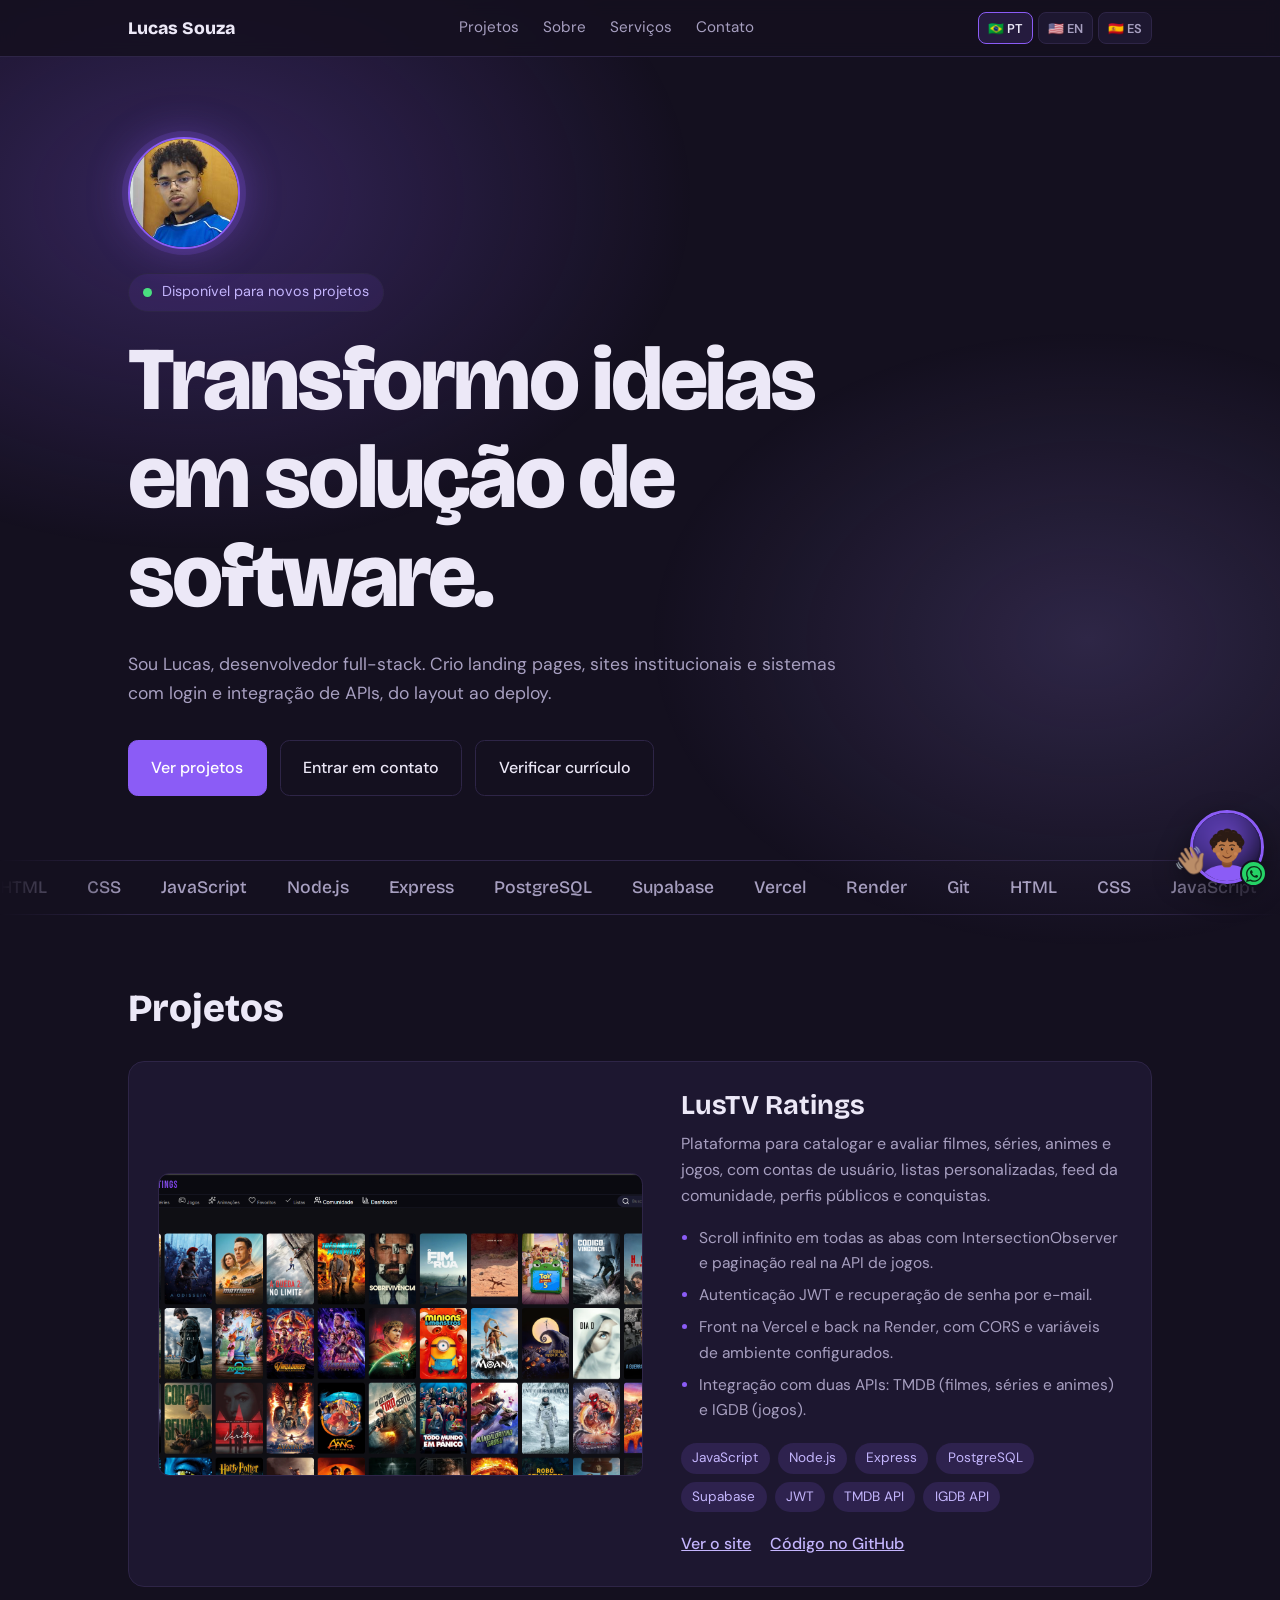
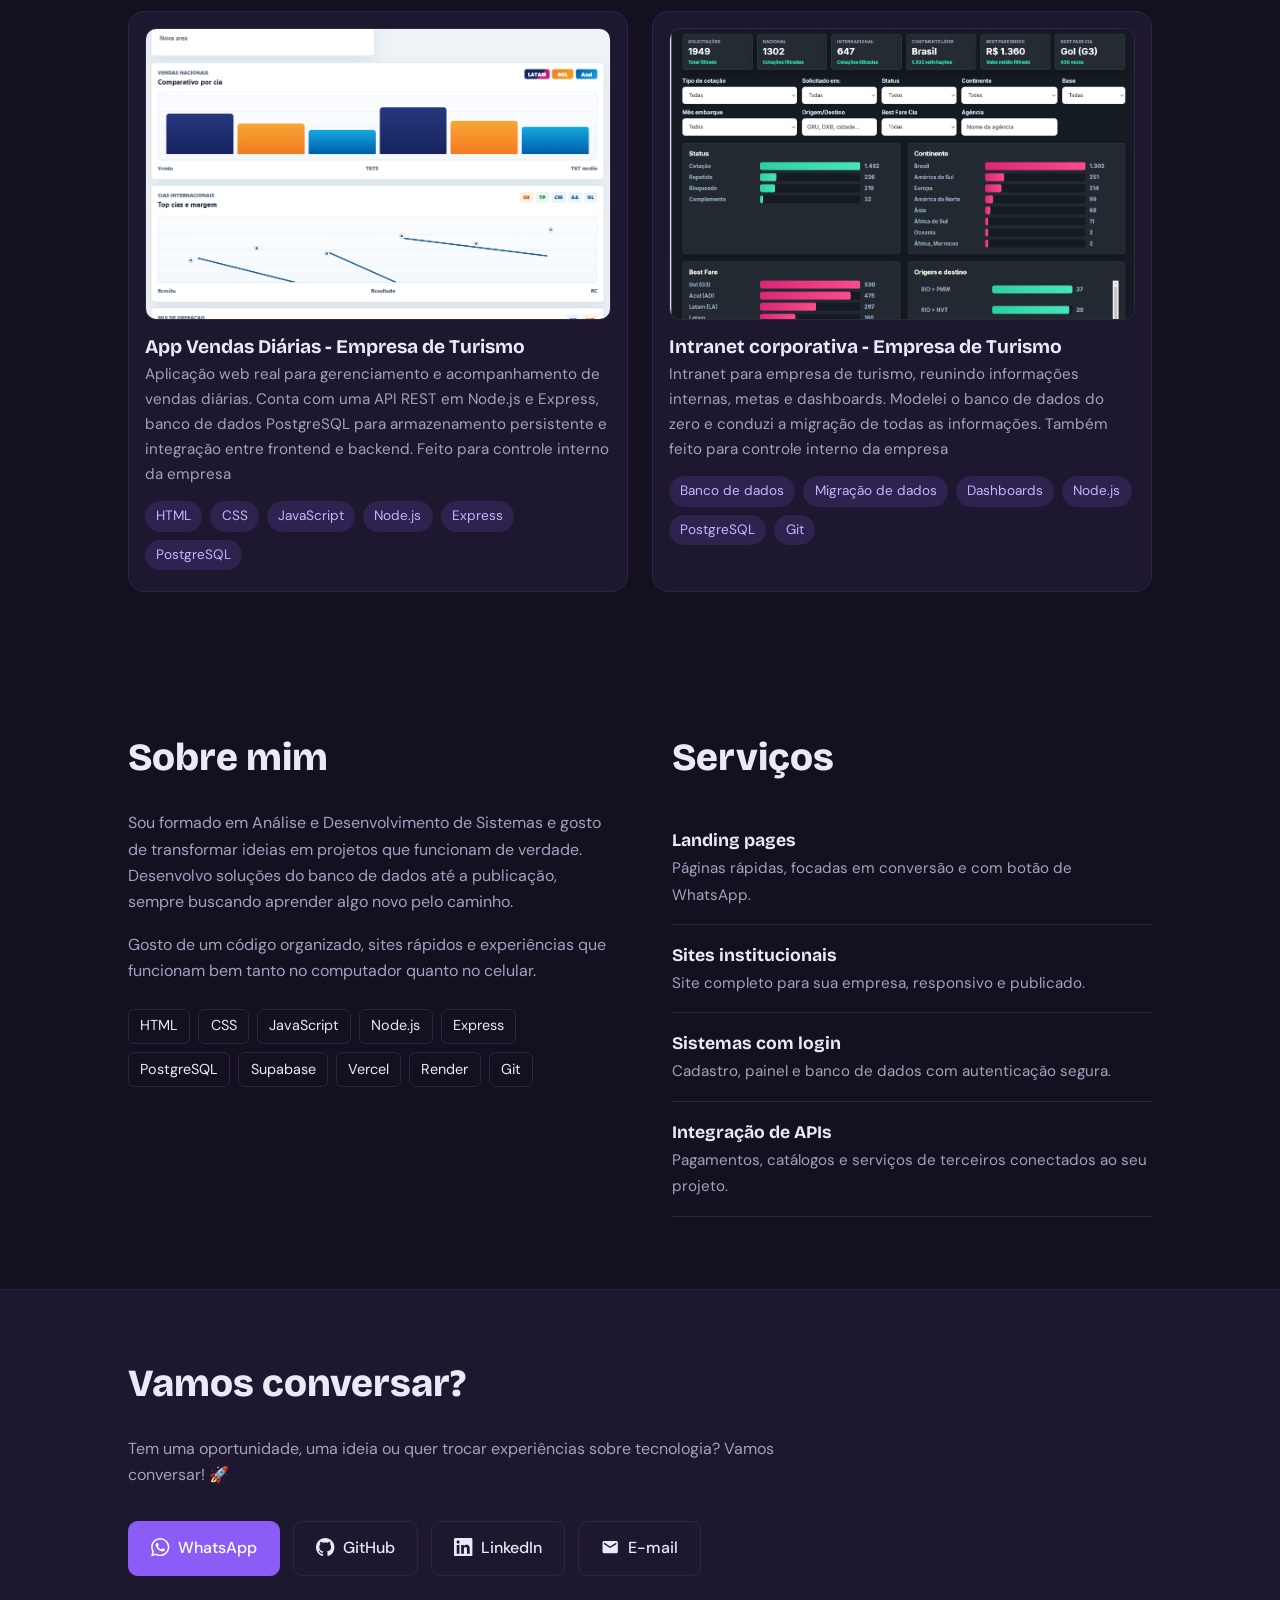
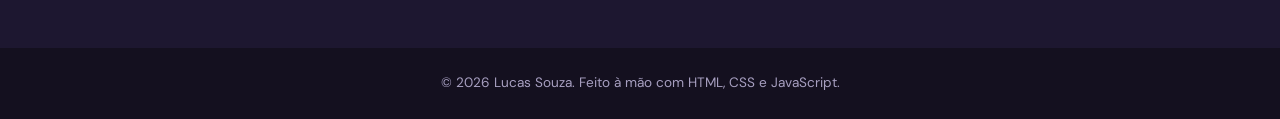
==== index.html @ 166dc2c0 "traduz textos" ====
<!DOCTYPE html>
<html lang="pt-BR" class="no-js">
<head>
<meta charset="UTF-8">
<meta name="viewport" content="width=device-width, initial-scale=1">
<title>Lucas Souza | Desenvolvedor full-stack</title>
<link rel="icon" type="image/svg+xml" href="favicon.svg">
<meta name="description" content="Desenvolvedor full-stack que cria sites, landing pages e sistemas web com login e integração de APIs.">
<link rel="preconnect" href="https://fonts.googleapis.com">
<link rel="preconnect" href="https://fonts.gstatic.com" crossorigin>
<link href="https://fonts.googleapis.com/css2?family=Bricolage+Grotesque:opsz,wght@12..96,500;12..96,800&family=DM+Sans:wght@400;500&display=swap" rel="stylesheet">
<link rel="stylesheet" href="style.css">
<script>
window.va = window.va || function () { (window.vaq = window.vaq || []).push(arguments); };
</script>
<script defer src="/_vercel/insights/script.js"></script>
</head>

<body>
  <div class="progresso" id="progresso"></div>
  <div class="luz-mouse" id="luz-mouse"></div>

  <header>
    <div class="wrap">
      <a class="logo" href="#topo">Lucas Souza</a>

      <nav aria-label="Principal">
        <a href="#projetos" data-i18n="nav_projects">Projetos</a>
        <a href="#sobre" data-i18n="nav_about">Sobre</a>
        <a href="#servicos" data-i18n="nav_services">Serviços</a>
        <a href="#contato" data-i18n="nav_contact">Contato</a>
      </nav>

      <div class="seletor-idioma" aria-label="Selecionar idioma">
        <button
        type="button"
        class="idioma-btn ativo"
        data-lang="pt"
        aria-label="Português"
        aria-pressed="true"
        >
         🇧🇷 PT
      </button>

    <button
    type="button"
    class="idioma-btn"
    data-lang="en"
    aria-label="English"
    aria-pressed="false"
    >
    🇺🇸 EN
       </button>

    <button
    type="button"
    class="idioma-btn"
    data-lang="es"
    aria-label="Español"
    aria-pressed="false"   
    >
    🇪🇸 ES
  </button>
      </div>
    </div>
  </header>
</body>

<main id="topo">
 
<section class="hero">
  <div class="wrap">
    <div class="avatar">
      <img src="img/foto.png" alt="Avatar de Lucas Souza" onerror="this.remove()">
      <span>LS</span>
    </div>

    <div class="disponivel">
      <span class="ponto"></span>
      <span data-i18n="hero_available">Disponível para novos projetos</span>
    </div>

    <h1 data-i18n="hero_title">
      Transformo <span class="grad">ideias</span> em
      <span class="grad">solução de software</span>.
    </h1>

    <p data-i18n="hero_description">
      Sou Lucas, desenvolvedor full-stack. Crio landing pages, sites institucionais e sistemas com login e integração de APIs, do layout ao deploy.
    </p>

    <div class="actions">
      <a class="btn primary" href="#projetos" data-i18n="hero_projects">
        Ver projetos
      </a>

      <a
        class="btn"
        target="_blank"
        rel="noopener"
        href="https://wa.me/5511954488014?text=Ol%C3%A1%20Lucas%2C%20vi%20seu%20portf%C3%B3lio%20e%20quero%20conversar%20sobre%20um%20projeto."
        data-i18n="hero_contact"
      >
        Entrar em contato
      </a>

      <a
        class="btn"
        href="curriculo-lucas-souza.pdf"
        target="_blank"
        rel="noopener"
        data-i18n="hero_resume"
      >
        <svg viewBox="0 0 24 24" aria-hidden="true">
          <path d="M19 9h-4V3H9v6H5l7 7 7-7zM5 18v2h14v-2H5z"/>
        </svg>
        Verificar currículo
      </a>
    </div>
  </div>
</section>


  <div class="faixa" aria-label="Tecnologias que utilizo">
    <div class="faixa-trilho">
       <span>HTML</span><span>CSS</span><span>JavaScript</span><span>Node.js</span><span>Express</span><span>PostgreSQL</span><span>Supabase</span><span>Vercel</span><span>Render</span><span>Git</span>
    </div>
  </div>

  <section id="projetos">
    <div class="wrap">
      <h2 class="reveal">Projetos</h2>

      <article class="destaque reveal">
        <figure class="print">
          <img src="img/lustv.png" alt="Tela inicial do LusTV Ratings" loading="lazy" onerror="this.remove()">
        </figure>
        <div class="corpo">
          <h3>LusTV Ratings</h3>
          <p>Plataforma para catalogar e avaliar filmes, séries, animes e jogos, com contas de usuário, listas personalizadas, feed da comunidade, perfis públicos e conquistas.</p>
          <ul class="feitos">
            <li>Scroll infinito em todas as abas com IntersectionObserver e paginação real na API de jogos.</li>
            <li>Autenticação JWT e recuperação de senha por e-mail.</li>
            <li>Front na Vercel e back na Render, com CORS e variáveis de ambiente configurados.</li>
            <li>Integração com duas APIs: TMDB (filmes, séries e animes) e IGDB (jogos).</li>
          </ul>
          <div class="tags">
            <span>JavaScript</span><span>Node.js</span><span>Express</span><span>PostgreSQL</span><span>Supabase</span><span>JWT</span><span>TMDB API</span><span>IGDB API</span>
          </div>
          <div class="links">
            <a href="https://catalogo-filmes-sand.vercel.app/" target="_blank" rel="noopener">Ver o site</a>
            <a href="https://github.com/lucassouza-dev13/catalogo-filmes" target="_blank" rel="noopener">Código no GitHub</a>
          </div>
        </div>
      </article>

      <div class="lista">
        <article class="card reveal">
          <figure class="print"><img src="img/appvendas.png" alt="App Vendas Diárias" loading="lazy" onerror="this.remove()"></figure>
          <h3>App Vendas Diárias - Empresa de Turismo</h3>
          <p>Aplicação web real para gerenciamento e acompanhamento de vendas diárias. Conta com uma API REST em Node.js e Express, banco de dados PostgreSQL para armazenamento persistente e integração entre frontend e backend. Feito para controle interno da empresa</p>
          <div class="tags"><span>HTML</span><span>CSS</span><span>JavaScript</span><span>Node.js</span><span>Express</span><span>PostgreSQL</span></div>
        </article>
        <article class="card reveal">
          <figure class="print"><img src="img/intranet.png" alt="Intranet corporativa" loading="lazy" onerror="this.remove()"></figure>
          <h3>Intranet corporativa - Empresa de Turismo</h3>
          <p>Intranet para empresa de turismo, reunindo informações internas, metas e dashboards. Modelei o banco de dados do zero e conduzi a migração de todas as informações. Também feito para controle interno da empresa</p>
          <div class="tags"><span>Banco de dados</span><span>Migração de dados</span><span>Dashboards</span><span>Node.js</span><span>PostgreSQL</span><span>Git</span></div>
        </article>
      </div>
    </div>
  </section>

  <section id="github" hidden>
    <div class="wrap">
      <h2 class="reveal">Atividade no Github</h2>
      <div class="grafico reveal">
        <img src="https://ghchart.rshah.org/8b5cf6/lucassouza-dev13" alt="Gráfico de contribuições de Lucas no Github" loading="lazy" onerror="this.closest('.grafico').remove()">
      </div>
      <div class="repos" id="gh-repos"></div>
      <a class="gh-link" href="https://github.com/lucassouza-dev13" target="_blank" rel="noopener">Ver perfil completo no Github</a>    
    </div>
  </section>

  <section id="sobre">
    <div class="wrap duas reveal">
      <div class="sobre">
        <h2>Sobre mim</h2>
        <p>Sou formado em Análise e Desenvolvimento de Sistemas e gosto de transformar ideias em projetos que funcionam de verdade. Desenvolvo soluções do banco de dados até a publicação, sempre buscando aprender algo novo pelo caminho.</p>

        <p>Gosto de um código organizado, sites rápidos e experiências que funcionam bem tanto no computador quanto no celular.</p>
        <div class="stack">
          <span>HTML</span><span>CSS</span><span>JavaScript</span><span>Node.js</span><span>Express</span><span>PostgreSQL</span><span>Supabase</span><span>Vercel</span><span>Render</span><span>Git</span>
        </div>
      </div>

      <div id="servicos">
        <h2>Serviços</h2>
        <ul class="servicos">
          <li><strong>Landing pages</strong><span>Páginas rápidas, focadas em conversão e com botão de WhatsApp.</span></li>
          <li><strong>Sites institucionais</strong><span>Site completo para sua empresa, responsivo e publicado.</span></li>
          <li><strong>Sistemas com login</strong><span>Cadastro, painel e banco de dados com autenticação segura.</span></li>
          <li><strong>Integração de APIs</strong><span>Pagamentos, catálogos e serviços de terceiros conectados ao seu projeto.</span></li>
        </ul>
      </div>
    </div>
  </section>

  <section id="contato" class="contato">
    <div class="wrap">
      <h2 class="reveal">Vamos conversar?</h2>
      <p>Tem uma oportunidade, uma ideia ou quer trocar experiências sobre tecnologia? Vamos conversar! 🚀</p>
      <div class="actions">
        <a class="btn primary" target="_blank" rel="noopener" href="https://wa.me/5511954488014?text=Ol%C3%A1%20Lucas%2C%20quero%20conversar%20sobre%20um%20projeto."><svg viewBox="0 0 24 24" aria-hidden="true"><path d="M17.472 14.382c-.297-.149-1.758-.867-2.03-.967-.273-.099-.471-.148-.67.15-.197.297-.767.966-.94 1.164-.173.199-.347.223-.644.075-.297-.15-1.255-.463-2.39-1.475-.883-.788-1.48-1.761-1.653-2.059-.173-.297-.018-.458.13-.606.134-.133.298-.347.446-.52.149-.174.198-.298.298-.497.099-.198.05-.371-.025-.52-.075-.149-.669-1.612-.916-2.207-.242-.579-.487-.5-.669-.51-.173-.008-.371-.01-.57-.01-.198 0-.52.074-.792.372-.272.297-1.04 1.016-1.04 2.479 0 1.462 1.065 2.875 1.213 3.074.149.198 2.096 3.2 5.077 4.487.709.306 1.262.489 1.694.625.712.227 1.36.195 1.871.118.571-.085 1.758-.719 2.006-1.413.248-.694.248-1.289.173-1.413-.074-.124-.272-.198-.57-.347m-5.421 7.403h-.004a9.87 9.87 0 01-5.031-1.378l-.361-.214-3.741.982.998-3.648-.235-.374a9.86 9.86 0 01-1.51-5.26c.001-5.45 4.436-9.884 9.888-9.884 2.64 0 5.122 1.03 6.988 2.898a9.825 9.825 0 012.893 6.994c-.003 5.45-4.437 9.884-9.885 9.884m8.413-18.297A11.815 11.815 0 0012.05 0C5.495 0 .16 5.335.157 11.892c0 2.096.547 4.142 1.588 5.945L.057 24l6.305-1.654a11.882 11.882 0 005.683 1.448h.005c6.554 0 11.89-5.335 11.893-11.893a11.821 11.821 0 00-3.48-8.413z"/></svg>WhatsApp</a>
        <a class="btn" href="https://github.com/lucassouza-dev13" target="_blank" rel="noopener"><svg viewBox="0 0 16 16" aria-hidden="true"><path d="M8 0C3.58 0 0 3.58 0 8c0 3.54 2.29 6.53 5.47 7.59.4.07.55-.17.55-.38 0-.19-.01-.82-.01-1.49-2.01.37-2.53-.49-2.69-.94-.09-.23-.48-.94-.82-1.13-.28-.15-.68-.52-.01-.53.63-.01 1.08.58 1.23.82.72 1.21 1.87.87 2.33.66.07-.52.28-.87.51-1.07-1.78-.2-3.64-.89-3.64-3.95 0-.87.31-1.59.82-2.15-.08-.2-.36-1.02.08-2.12 0 0 .67-.21 2.2.82.64-.18 1.32-.27 2-.27.68 0 1.36.09 2 .27 1.53-1.04 2.2-.82 2.2-.82.44 1.1.16 1.92.08 2.12.51.56.82 1.27.82 2.15 0 3.07-1.87 3.75-3.65 3.95.29.25.54.73.54 1.48 0 1.07-.01 1.93-.01 2.2 0 .21.15.46.55.38A8.013 8.013 0 0016 8c0-4.42-3.58-8-8-8z"/></svg>GitHub</a>
        <a class="btn" href="https://www.linkedin.com/in/lucas-alves-6873712a8" target="_blank" rel="noopener"><svg viewBox="0 0 24 24" aria-hidden="true"><path d="M20.447 20.452h-3.554v-5.569c0-1.328-.027-3.037-1.852-3.037-1.853 0-2.136 1.445-2.136 2.939v5.667H9.351V9h3.414v1.561h.046c.477-.9 1.637-1.85 3.37-1.85 3.601 0 4.267 2.37 4.267 5.455v6.286zM5.337 7.433c-1.144 0-2.063-.926-2.063-2.065 0-1.138.92-2.063 2.063-2.063 1.14 0 2.064.925 2.064 2.063 0 1.139-.925 2.065-2.064 2.065zm1.782 13.019H3.555V9h3.564v11.452zM22.225 0H1.771C.792 0 0 .774 0 1.729v20.542C0 23.227.792 24 1.771 24h20.451C23.2 24 24 23.227 24 22.271V1.729C24 .774 23.2 0 22.222 0h.003z"/></svg>LinkedIn</a>
        <a class="btn" href="mailto:la1765035@gmail.com?subject=Or%C3%A7amento%20de%20projeto"><svg viewBox="0 0 24 24" aria-hidden="true"><path d="M20 4H4c-1.1 0-1.99.9-1.99 2L2 18c0 1.1.9 2 2 2h16c1.1 0 2-.9 2-2V6c0-1.1-.9-2-2-2zm0 4l-8 5-8-5V6l8 5 8-5v2z"/></svg>E-mail</a>
      </div>
    </div>
  </section>
</main>

<footer>© 2026 Lucas Souza. Feito à mão com HTML, CSS e JavaScript.</footer>

<div class="mascote" id="mascote">
  <p class="balao" id="balao">Olá! Vamos falar sobre seu interesse? Entre em contato! </p>
  <a class="mascote-link" target="_blank" rel="noopener" href="https://wa.me/5511954488014?text=Ol%C3%A1%20Lucas%2C%20vi%20seu%20portf%C3%B3lio%20e%20quero%20conversar." aria-label="Falar com o Lucas no WhatsApp">
    <span class="boneco">
      <img src="img/avatar.png" alt="">
      <span class="mao" aria-hidden="true">👋🏽</span>
    </span>
    <span class="mascote-zap" aria-hidden="true"><svg viewBox="0 0 24 24" aria-hidden="true"><path d="M17.472 14.382c-.297-.149-1.758-.867-2.03-.967-.273-.099-.471-.148-.67.15-.197.297-.767.966-.94 1.164-.173.199-.347.223-.644.075-.297-.15-1.255-.463-2.39-1.475-.883-.788-1.48-1.761-1.653-2.059-.173-.297-.018-.458.13-.606.134-.133.298-.347.446-.52.149-.174.198-.298.298-.497.099-.198.05-.371-.025-.52-.075-.149-.669-1.612-.916-2.207-.242-.579-.487-.5-.669-.51-.173-.008-.371-.01-.57-.01-.198 0-.52.074-.792.372-.272.297-1.04 1.016-1.04 2.479 0 1.462 1.065 2.875 1.213 3.074.149.198 2.096 3.2 5.077 4.487.709.306 1.262.489 1.694.625.712.227 1.36.195 1.871.118.571-.085 1.758-.719 2.006-1.413.248-.694.248-1.289.173-1.413-.074-.124-.272-.198-.57-.347m-5.421 7.403h-.004a9.87 9.87 0 01-5.031-1.378l-.361-.214-3.741.982.998-3.648-.235-.374a9.86 9.86 0 01-1.51-5.26c.001-5.45 4.436-9.884 9.888-9.884 2.64 0 5.122 1.03 6.988 2.898a9.825 9.825 0 012.893 6.994c-.003 5.45-4.437 9.884-9.885 9.884m8.413-18.297A11.815 11.815 0 0012.05 0C5.495 0 .16 5.335.157 11.892c0 2.096.547 4.142 1.588 5.945L.057 24l6.305-1.654a11.882 11.882 0 005.683 1.448h.005c6.554 0 11.89-5.335 11.893-11.893a11.821 11.821 0 00-3.48-8.413z"/></svg></span>
  </a>
</div>

<script src="script.js"></script>
</body>
</html>
---- style.css ----
:root{
  --bg:#14101f; --surface:#1d1730; --line:#2e2547;
  --text:#ece8f7; --muted:#a79fc0;
  --accent:#8b5cf6; --accent-soft:#c4b5fd;
  --display:"Bricolage Grotesque",system-ui,sans-serif;
  --body:"DM Sans",system-ui,sans-serif;
}
*{box-sizing:border-box;margin:0;padding:0}
html{scroll-behavior:smooth}
body{background:var(--bg);color:var(--text);font:400 1rem/1.65 var(--body);-webkit-font-smoothing:antialiased}
a{color:inherit}
:focus-visible{outline:2px solid var(--accent-soft);outline-offset:3px}
.wrap{width:min(100% - 2.5rem,64rem);margin-inline:auto}
section{padding:4.5rem 0}
h1,h2,h3{font-family:var(--display);line-height:1.1}
h2{font-size:clamp(1.7rem,5vw,2.4rem);font-weight:800;margin-bottom:2rem}
p{max-width:62ch}

/* topo */
header{position:sticky;top:0;z-index:10;background:rgba(20,16,31,.85);backdrop-filter:blur(8px);border-bottom:1px solid var(--line)}
header .wrap{display:flex;justify-content:space-between;align-items:center;height:3.5rem}
.logo{font:800 1.1rem var(--display);text-decoration:none}
nav{display:none;gap:1.5rem}
nav a{color:var(--muted);text-decoration:none;font-size:.95rem}
nav a:hover{color:var(--text)}

/* hero: o momento memorável da página */
.hero{padding:5rem 0 4rem;position:relative;overflow:hidden}
.hero h1{font-size:clamp(2.6rem,11vw,5.6rem);font-weight:800;letter-spacing:-.03em;max-width:14ch;position:relative}
.hero p{margin-top:1.5rem;color:var(--muted);font-size:1.1rem;position:relative}
.actions{display:flex;flex-wrap:wrap;gap:.8rem;margin-top:2rem;position:relative}
.btn{display:inline-block;padding:.85rem 1.4rem;border-radius:.6rem;font-weight:500;text-decoration:none;border:1px solid var(--line);transition:background .2s,border-color .2s}
.btn.primary{background:var(--accent);border-color:var(--accent);color:#fff}
.btn.primary:hover{background:#7c4ae8}
.btn:not(.primary):hover{border-color:var(--accent-soft)}

/* projetos */
.tags{display:flex;flex-wrap:wrap;gap:.5rem;margin:1.2rem 0}
.tags span{font-size:.85rem;padding:.25rem .7rem;border-radius:2rem;background:rgba(139,92,246,.15);color:var(--accent-soft)}
.links{display:flex;gap:1.2rem;flex-wrap:wrap}
.links a{color:var(--accent-soft);font-weight:500}

/* sobre e serviços */
.duas{display:grid;gap:2.5rem}
.sobre p+p{margin-top:1rem}
.sobre p{color:var(--muted)}
.stack{display:flex;flex-wrap:wrap;gap:.5rem;margin-top:1.5rem}
.stack span{border:1px solid var(--line);border-radius:.4rem;padding:.3rem .7rem;font-size:.9rem}
.servicos li{list-style:none;padding:1rem 0;border-bottom:1px solid var(--line)}
.servicos strong{display:block;font-family:var(--display);font-size:1.1rem}
.servicos span{color:var(--muted);font-size:.95rem}

/* contato */
.contato{background:var(--surface);border-top:1px solid var(--line)}
.contato p{color:var(--muted);margin-bottom:1.8rem}
footer{padding:1.5rem 0;text-align:center;color:var(--muted);font-size:.85rem}

/* whatsapp flutuante */
.zap{position:fixed;right:1rem;bottom:1rem;z-index:20;background:#25d366;color:#0b2e17;font-weight:500;
  padding:.8rem 1.2rem;border-radius:3rem;text-decoration:none;box-shadow:0 6px 20px rgba(0,0,0,.4)}

@media (min-width:48rem){
  nav{display:flex}
  .duas{grid-template-columns:1fr 1fr;gap:4rem}
}

/* projetos: cards com print */
.print{aspect-ratio:16/10;border-radius:.7rem;overflow:hidden;border:1px solid var(--line);
  background:linear-gradient(135deg,#2a1f4d,#1d1730);display:grid;place-items:center;position:relative}
.print::after{content:"Print do projeto";position:absolute;color:var(--muted);font-size:.85rem;z-index:0}
.print img{position:relative;z-index:1;width:100%;height:100%;object-fit:cover;object-position:top;display:block;transition:transform .5s ease}
.destaque{display:grid;gap:1.6rem;background:var(--surface);border:1px solid var(--line);border-radius:1rem;padding:1.2rem;transition:border-color .3s,box-shadow .3s}
.destaque:hover{border-color:var(--accent);box-shadow:0 12px 40px rgba(139,92,246,.18)}
.destaque:hover .print img{transform:scale(1.04)}
.destaque h3{font-size:1.7rem;margin-bottom:.6rem}
.destaque p{color:var(--muted)}
.feitos{margin-top:1rem;padding-left:1.1rem;color:var(--muted);font-size:.97rem}
.feitos li{margin-bottom:.4rem}
.feitos li::marker{color:var(--accent)}
.lista{display:grid;gap:1.2rem;margin-top:1.5rem}
.card{background:var(--surface);border:1px solid var(--line);border-radius:1rem;padding:1rem 1rem 1.3rem;transition:transform .3s,border-color .3s,box-shadow .3s}
.card:hover{transform:translateY(-6px);border-color:var(--accent);box-shadow:0 12px 30px rgba(139,92,246,.2)}
.card:hover .print img{transform:scale(1.05)}
.card h3{font-size:1.2rem;margin:1rem 0 .3rem}
.card p{color:var(--muted);font-size:.95rem}
.card .tags{margin:.9rem 0 0}
.card .links{margin-top:.8rem}

/* animações */
.hero h1,.hero p,.hero .actions{animation:subir .8s ease both}
.hero p{animation-delay:.12s}
.hero .actions{animation-delay:.24s}
@keyframes subir{from{opacity:0;transform:translateY(24px)}to{opacity:1;transform:none}}
@keyframes pulsar{from{transform:scale(1);opacity:.8}to{transform:scale(1.2);opacity:1}}
.js .reveal{opacity:0;transform:translateY(28px);transition:opacity .7s ease,transform .7s ease}
.js .reveal.visivel{opacity:1;transform:none}
.js .lista .reveal:nth-child(2){transition-delay:.12s}
.js .lista .reveal:nth-child(3){transition-delay:.24s}
.btn.primary:hover{transform:translateY(-2px);box-shadow:0 8px 24px rgba(139,92,246,.4)}
.btn{transition:background .2s,border-color .2s,transform .2s,box-shadow .2s}
header{transition:box-shadow .3s}
header.rolou{box-shadow:0 6px 24px rgba(0,0,0,.35)}
.zap{transition:transform .2s}
.zap:hover{transform:scale(1.06)}
@media (min-width:48rem){
  .destaque{grid-template-columns:1.1fr 1fr;align-items:center;padding:1.8rem;gap:2.4rem}
  .lista{grid-template-columns:repeat(auto-fit,minmax(18rem,1fr));gap:1.5rem}
}
/* mascote de contato */
.mascote{position:fixed;right:1rem;bottom:1rem;z-index:20;display:flex;flex-direction:column;align-items:flex-end;gap:.6rem}
.balao{background:#fff;color:#1b1030;padding:.6rem .9rem;border-radius:1rem 1rem .2rem 1rem;font-size:.9rem;line-height:1.35;max-width:13rem;
  box-shadow:0 8px 24px rgba(0,0,0,.4);opacity:0;transform:translateY(8px) scale(.96);transform-origin:bottom right;
  transition:opacity .4s,transform .4s;pointer-events:none}
.balao.mostrar{opacity:1;transform:none}
.mascote-link{position:relative;display:block;text-decoration:none}
.boneco{display:block;width:4.6rem;height:4.6rem;position:relative;animation:flutuar 3s ease-in-out infinite;
  filter:drop-shadow(0 10px 14px rgba(0,0,0,.45))}
.boneco img{width:100%;height:100%;display:block;border-radius:50%;border:3px solid var(--accent);background:var(--surface);transition:transform .15s ease-out}
.mao{position:absolute;left:-1rem;bottom:.1rem;font-size:1.6rem;transform-origin:70% 80%;animation:acenar 2.2s ease-in-out infinite}
.mascote-zap{position:absolute;right:-.2rem;bottom:-.2rem;width:1.7rem;height:1.7rem;border-radius:50%;background:#25d366;color:#0b2e17;
  display:grid;place-items:center;border:2px solid var(--bg)}
.mascote-zap svg{width:1rem;height:1rem;fill:currentColor}
@keyframes flutuar{0%,100%{transform:translateY(0)}50%{transform:translateY(-6px)}}
@keyframes acenar{0%,55%,100%{transform:rotate(0)}10%,30%{transform:rotate(22deg)}20%,40%{transform:rotate(-14deg)}}
@media (prefers-reduced-motion:reduce){html{scroll-behavior:auto}*,*::before,*::after{animation:none!important;transition:none!important}.js .reveal{opacity:1;transform:none}}

/* avatar */
.avatar{width:7rem;height:7rem;border-radius:50%;position:relative;overflow:hidden;display:grid;place-items:center;
  background:var(--surface);border:2px solid var(--accent);margin-bottom:1.5rem;
  box-shadow:0 0 0 6px rgba(139,92,246,.18),0 0 40px rgba(139,92,246,.35);animation:subir .8s ease both}
.avatar span{font:800 2rem var(--display);color:var(--accent-soft)}
.avatar img{position:absolute;inset:0;width:100%;height:100%;object-fit:cover}

/* ícones dos contatos */
.btn svg{width:1.15rem;height:1.15rem;fill:currentColor;vertical-align:-.2em;margin-right:.5rem}
.zap{display:inline-flex;align-items:center;gap:.5rem}
.zap svg{width:1.25rem;height:1.25rem;fill:currentColor}

/* selo de disponibilidade */
.disponivel{display:inline-flex;align-items:center;gap:.6rem;margin-bottom:1.2rem;padding:.4rem .9rem;position:relative;
  border:1px solid var(--line);border-radius:2rem;background:rgba(139,92,246,.1);font-size:.9rem;color:var(--accent-soft);
  animation:subir .8s ease both}
.ponto{width:.55rem;height:.55rem;border-radius:50%;background:#4ade80;animation:pulso 2s infinite}
@keyframes pulso{0%{box-shadow:0 0 0 0 rgba(74,222,128,.6)}70%{box-shadow:0 0 0 .6rem rgba(74,222,128,0)}100%{box-shadow:0 0 0 0 rgba(74,222,128,0)}}

/* atividade no GitHub */
.grafico{background:var(--surface);border:1px solid var(--line);border-radius:1rem;padding:1rem;overflow-x:auto}
.grafico img{display:block;min-width:42rem;width:100%;height:auto}
.repos{display:grid;gap:1rem;margin-top:1.5rem}
.repo{display:flex;flex-direction:column;gap:.4rem;padding:1.1rem;background:var(--surface);border:1px solid var(--line);
  border-radius:1rem;text-decoration:none;transition:transform .3s,border-color .3s}
.repo:hover{transform:translateY(-4px);border-color:var(--accent)}
.repo strong{font-family:var(--display);font-size:1.1rem}
.repo .desc{color:var(--muted);font-size:.95rem}
.repo .meta{color:var(--accent-soft);font-size:.85rem;margin-top:auto}
.gh-link{display:inline-block;margin-top:1.5rem;color:var(--accent-soft);font-weight:500}
@media (min-width:48rem){.repos{grid-template-columns:repeat(2,1fr)}}

.hero h1{animation: entradaTitulo 1s cubic-bezier(.22,1,.36,1) .1s both}
@keyframes entradaTitulo{
  from{opacity:0;transform: translateY(40px)}
  to{opacity:1;transform: none;}
}

body::before{
  content:"";position:fixed;inset:-20%;z-index:-1;pointer-events:none;
  background:
    radial-gradient(40% 40% at 25% 30%, rgba(139,92,246,.28), transparent 70%),
    radial-gradient(35% 35% at 75% 65%, rgba(167,139,250,.18), transparent 70%);
  animation:luz 24s ease-in-out infinite alternate;
}
@keyframes luz{
  0%{transform:translate(0,0) scale(1)}
  50%{transform:translate(6%,-4%) scale(1.1)}
  100%{transform:translate(-5%,5%) scale(1.05)}
}

/* título em gradiente */
.grad{color:var(--accent-soft)}
@supports ((-webkit-background-clip:text) or (background-clip:text)){
  .grad{
    background:linear-gradient(100deg,#8b5cf6,#c4b5fd 55%,#8b5cf6);background-size:200% auto;
    -webkit-background-clip:text;background-clip:text;
    color:transparent;-webkit-text-fill-color:transparent;
    -webkit-box-decoration-break:clone;box-decoration-break:clone;
    animation:brilho 6s linear infinite;
  }
}
@keyframes brilho{to{background-position:200% center}}

/* faixa de tecnologias */
.faixa{overflow:hidden;border-block:1px solid var(--line);padding:1rem 0;
  -webkit-mask-image:linear-gradient(90deg,transparent,#000 10%,#000 90%,transparent);
  mask-image:linear-gradient(90deg,transparent,#000 10%,#000 90%,transparent)}
.faixa-trilho{display:flex;width:max-content;animation:rolar 35s linear infinite}
.faixa-trilho span{font:500 1.1rem var(--display);color:var(--muted);white-space:nowrap;padding-right:2.5rem}
.faixa:hover .faixa-trilho{animation-play-state:paused}
@keyframes rolar{to{transform:translateX(-25%)}}

/* barra de progresso */
.progresso{position:fixed;top:0;left:0;width:100%;height:3px;z-index:30;pointer-events:none;
  transform-origin:left;transform:scaleX(0);background:linear-gradient(90deg,#8b5cf6,#c4b5fd)}

/* quem prefere menos movimento: faixa parada e organizada */
@media (prefers-reduced-motion:reduce){
  .faixa{-webkit-mask-image:none;mask-image:none}
  .faixa-trilho{width:auto;flex-wrap:wrap;justify-content:center;transform:none}
  .faixa-trilho [aria-hidden="true"]{display:none}
}

/* luz que segue o mouse */
.luz-mouse{position:fixed;left:0;top:0;width:28rem;height:28rem;margin:-14rem 0 0 -14rem;border-radius:50%;
  background:radial-gradient(circle,rgba(139,92,246,.22),transparent 65%);
  pointer-events:none;z-index:-1;opacity:0;transition:opacity .4s;will-change:transform}

/* cards que se inclinam */
.js .card.tilt.visivel,.repo.tilt{
  transform:perspective(900px) rotateX(var(--rx,0deg)) rotateY(var(--ry,0deg)) translateY(var(--ty,0px));
  transition:opacity .7s ease,transform .15s ease-out,border-color .3s,box-shadow .3s}
.js .card.tilt.visivel:hover,.repo.tilt:hover{--ty:-6px}

/* Idiomas */
.seletor-idioma {
  display: flex;
  align-items: center;
  gap: 0.35rem;
  flex-shrink: 0;
}

.idioma-btn {
  display: inline-flex;
  align-items: center;
  justify-content: center;
  gap: 0.35;
  padding: 0.4rem 0.55rem;
  border: 1px solid var(--line);
  border-radius: 0.5rem;
  background: var(--surface);
  color: var(--muted);
  font: 600 0.8rem var(--body);
  cursor: pointer;
  transition: color 0.2s, border-color 0.2s, background 0.2s;
}

.idioma-btn:hover,
.idioma-btn.ativo {
  color: var(--text);
  border-color: var(--accent);
  background: rgba(139, 92, 246, 0.15);
}

.idioma-btn:focus-visible {
  outline: 2px solid var(--accent-soft);
  outline-offset: 3px;
}

@media (max-width: 25rem) {
  header .wrap {
    width: calc(100% - 1.25rem);
  }

  .logo {
    font-size: 0.95rem;
  }

  .seletor-idioma {
    gap: 0.2rem;
  }

  .idioma-btn {
    padding: 0.35rem;
    font-size: 0.75rem;
  }
}
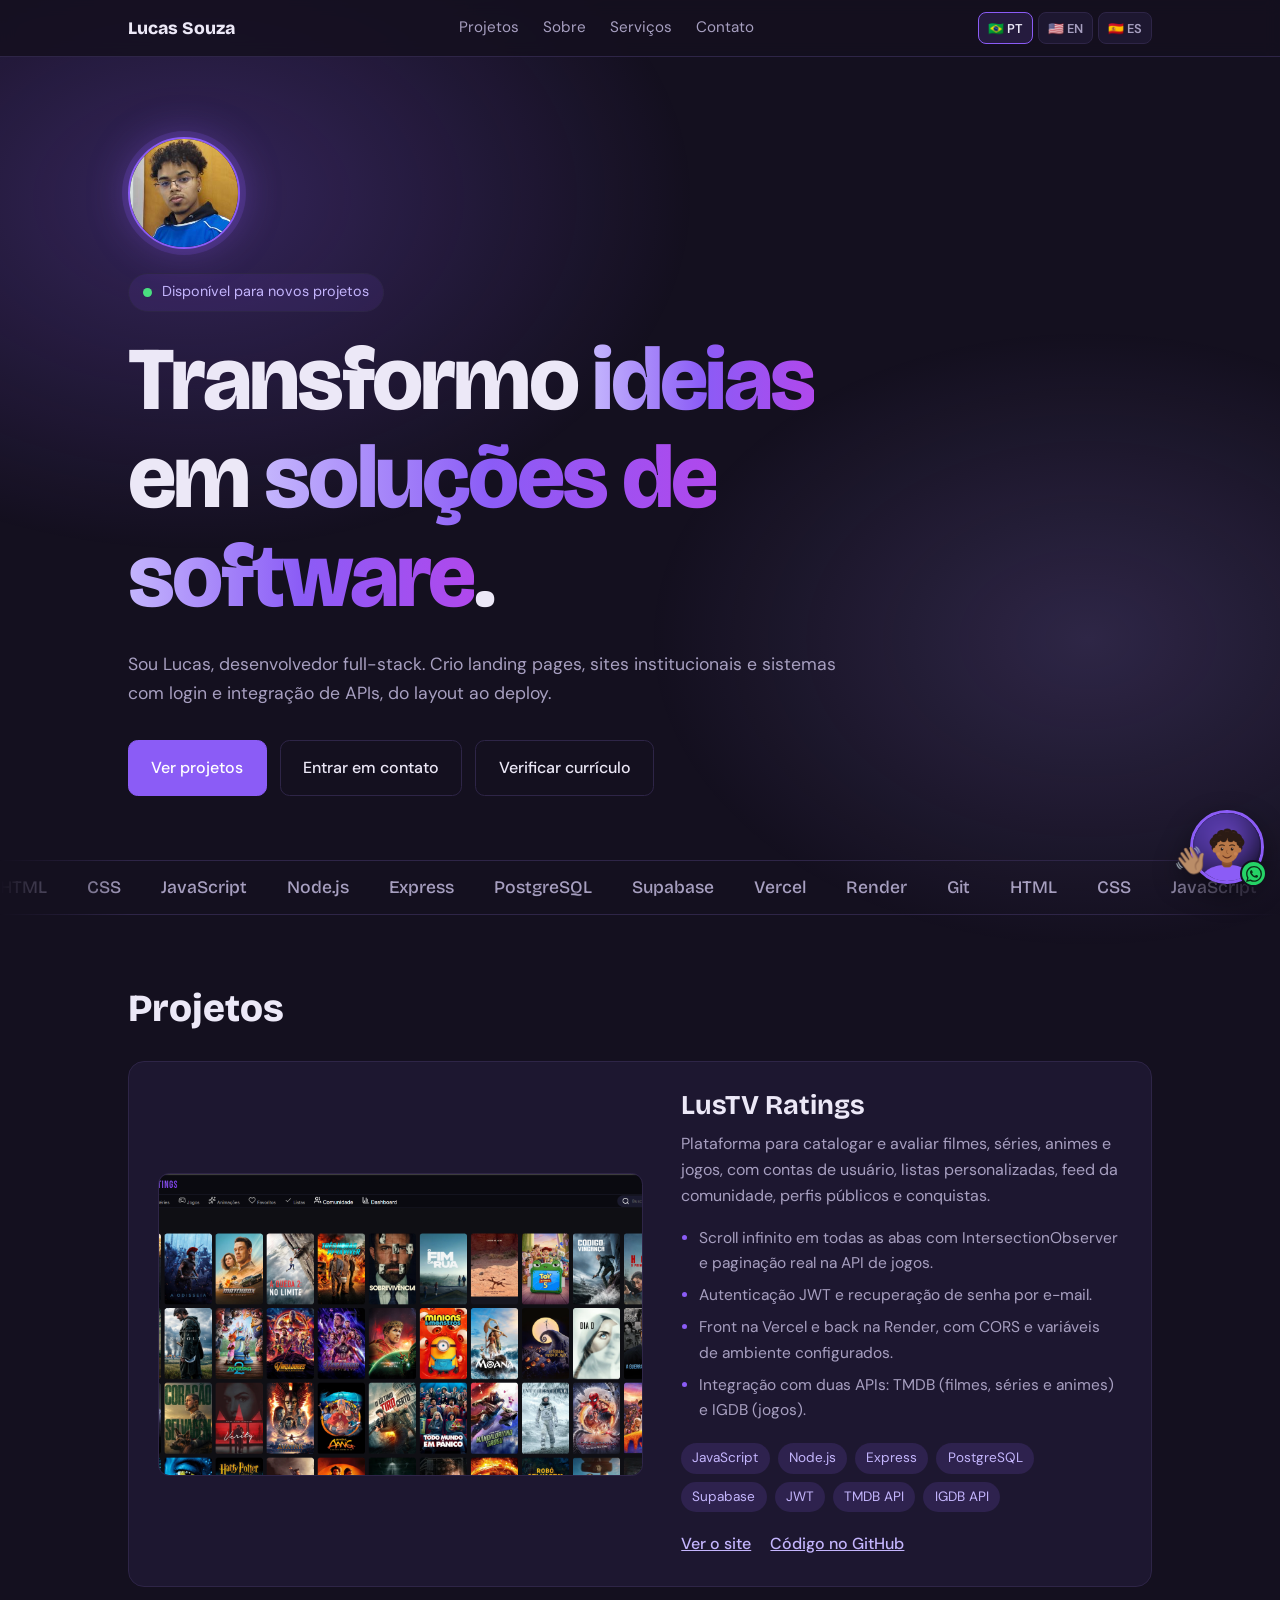
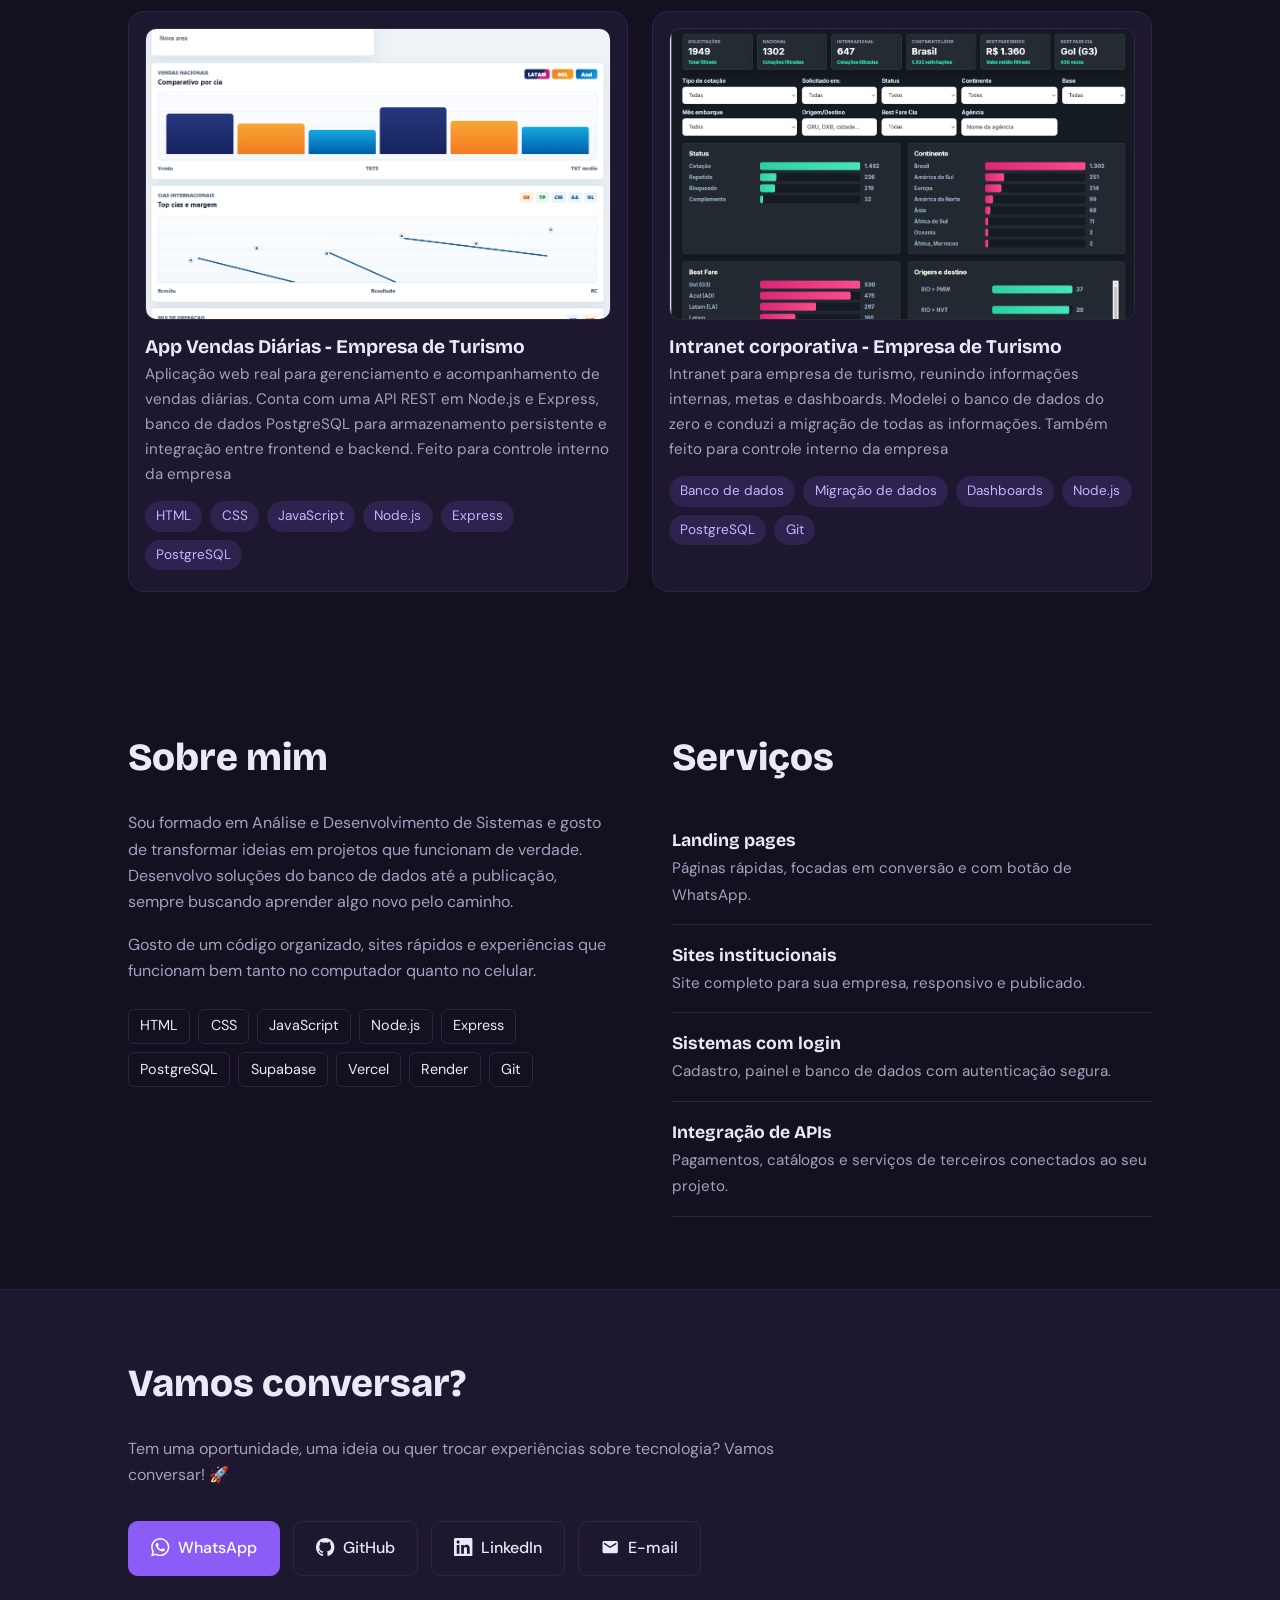
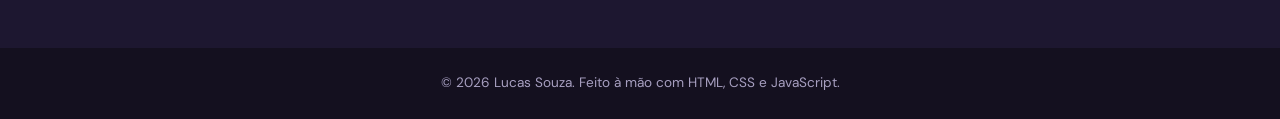
==== commit bd54539f: "gradiente no título" ====
--- a/index.html
+++ b/index.html
@@ -80,9 +80,11 @@
       <span data-i18n="hero_available">Disponível para novos projetos</span>
     </div>
 
-    <h1 data-i18n="hero_title">
-      Transformo <span class="grad">ideias</span> em
-      <span class="grad">solução de software</span>.
+    <h1>
+  <span data-i18n="hero_title_start">Transformo</span>
+  <span class="grad" data-i18n="hero_title_highlight">ideias</span>
+  <span data-i18n="hero_title_middle">em</span>
+  <span class="grad" data-i18n="hero_title_end">soluções de software</span>.
     </h1>
 
     <p data-i18n="hero_description">
--- a/style.css
+++ b/style.css
@@ -271,4 +271,17 @@
     padding: 0.35rem;
     font-size: 0.75rem;
   }
+}
+
+.grad {
+  background: linear-gradient(
+    90deg,
+    var(--accent-soft),
+    var(--accent),
+    #b048ec
+  );
+  -webkit-background-clip: text;
+  background-clip: text;
+  -webkit-text-fill-color: transparent;
+  color: transparent;
 }
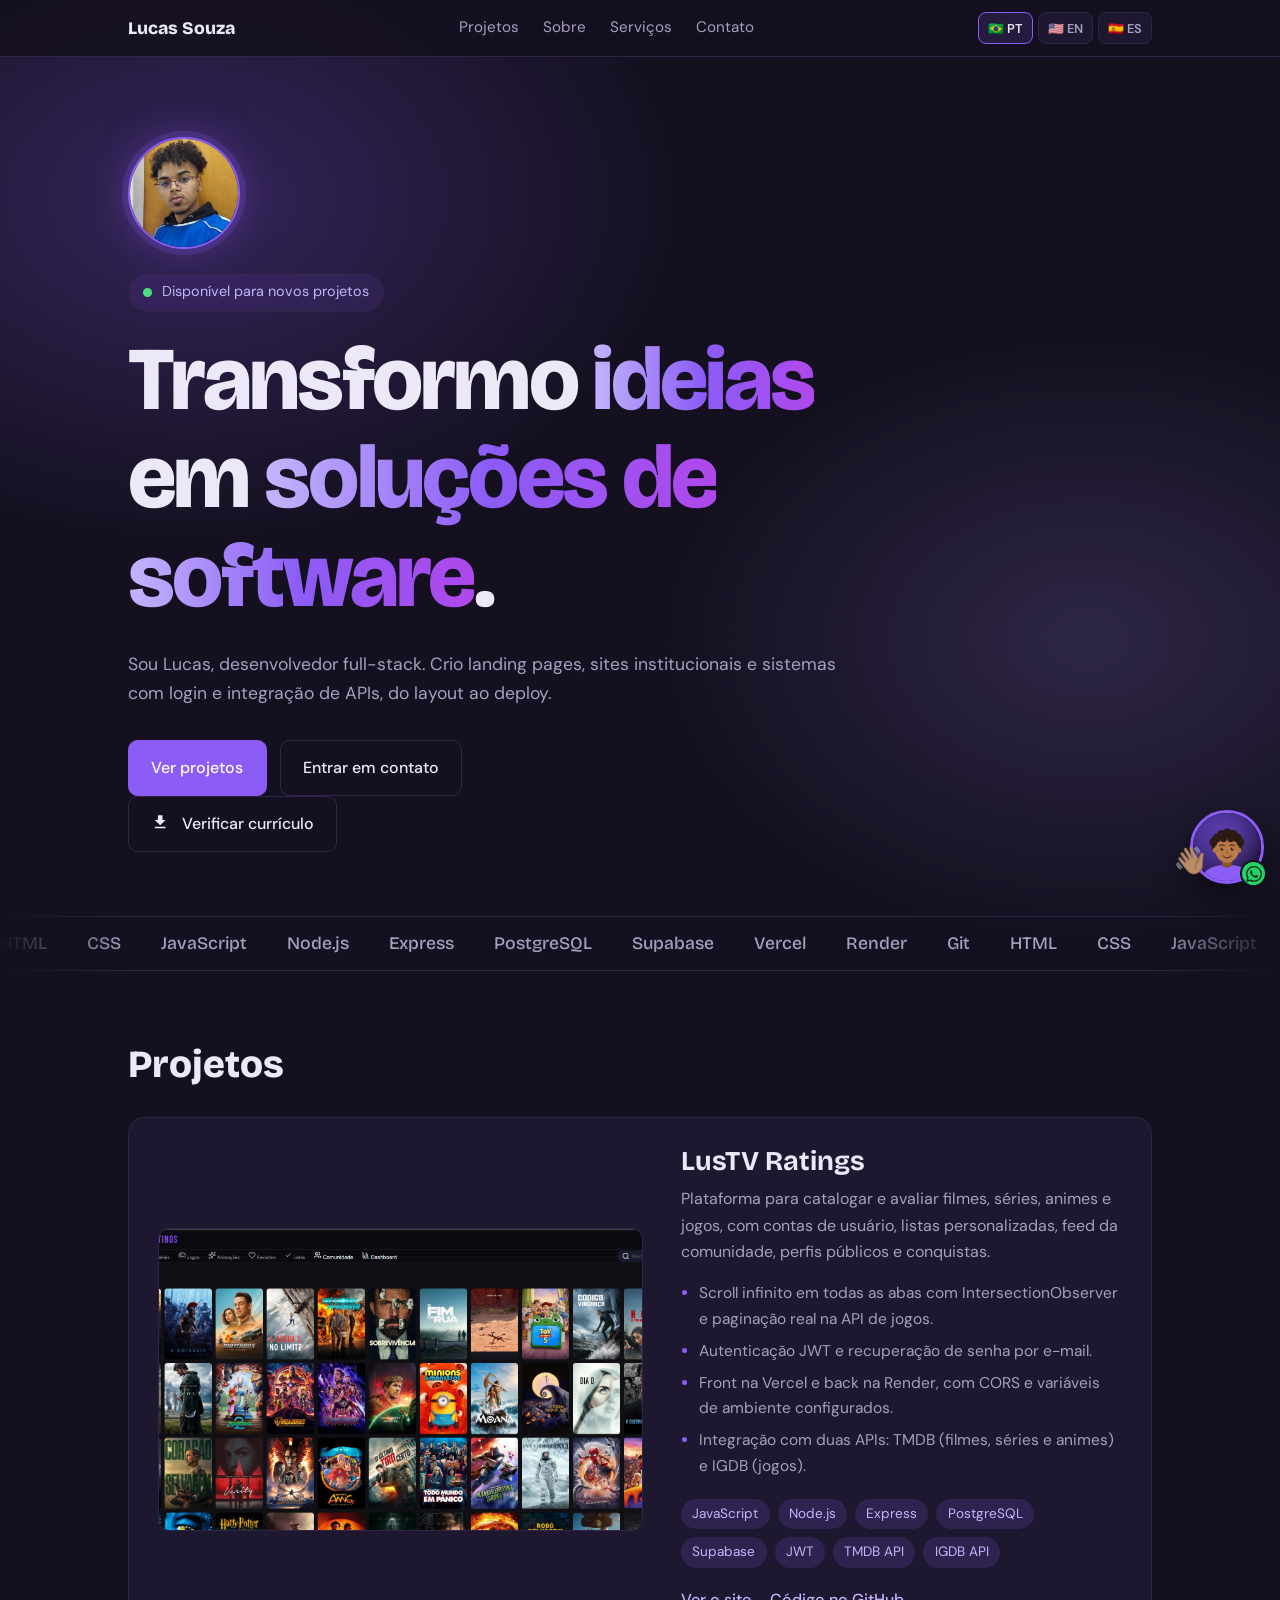
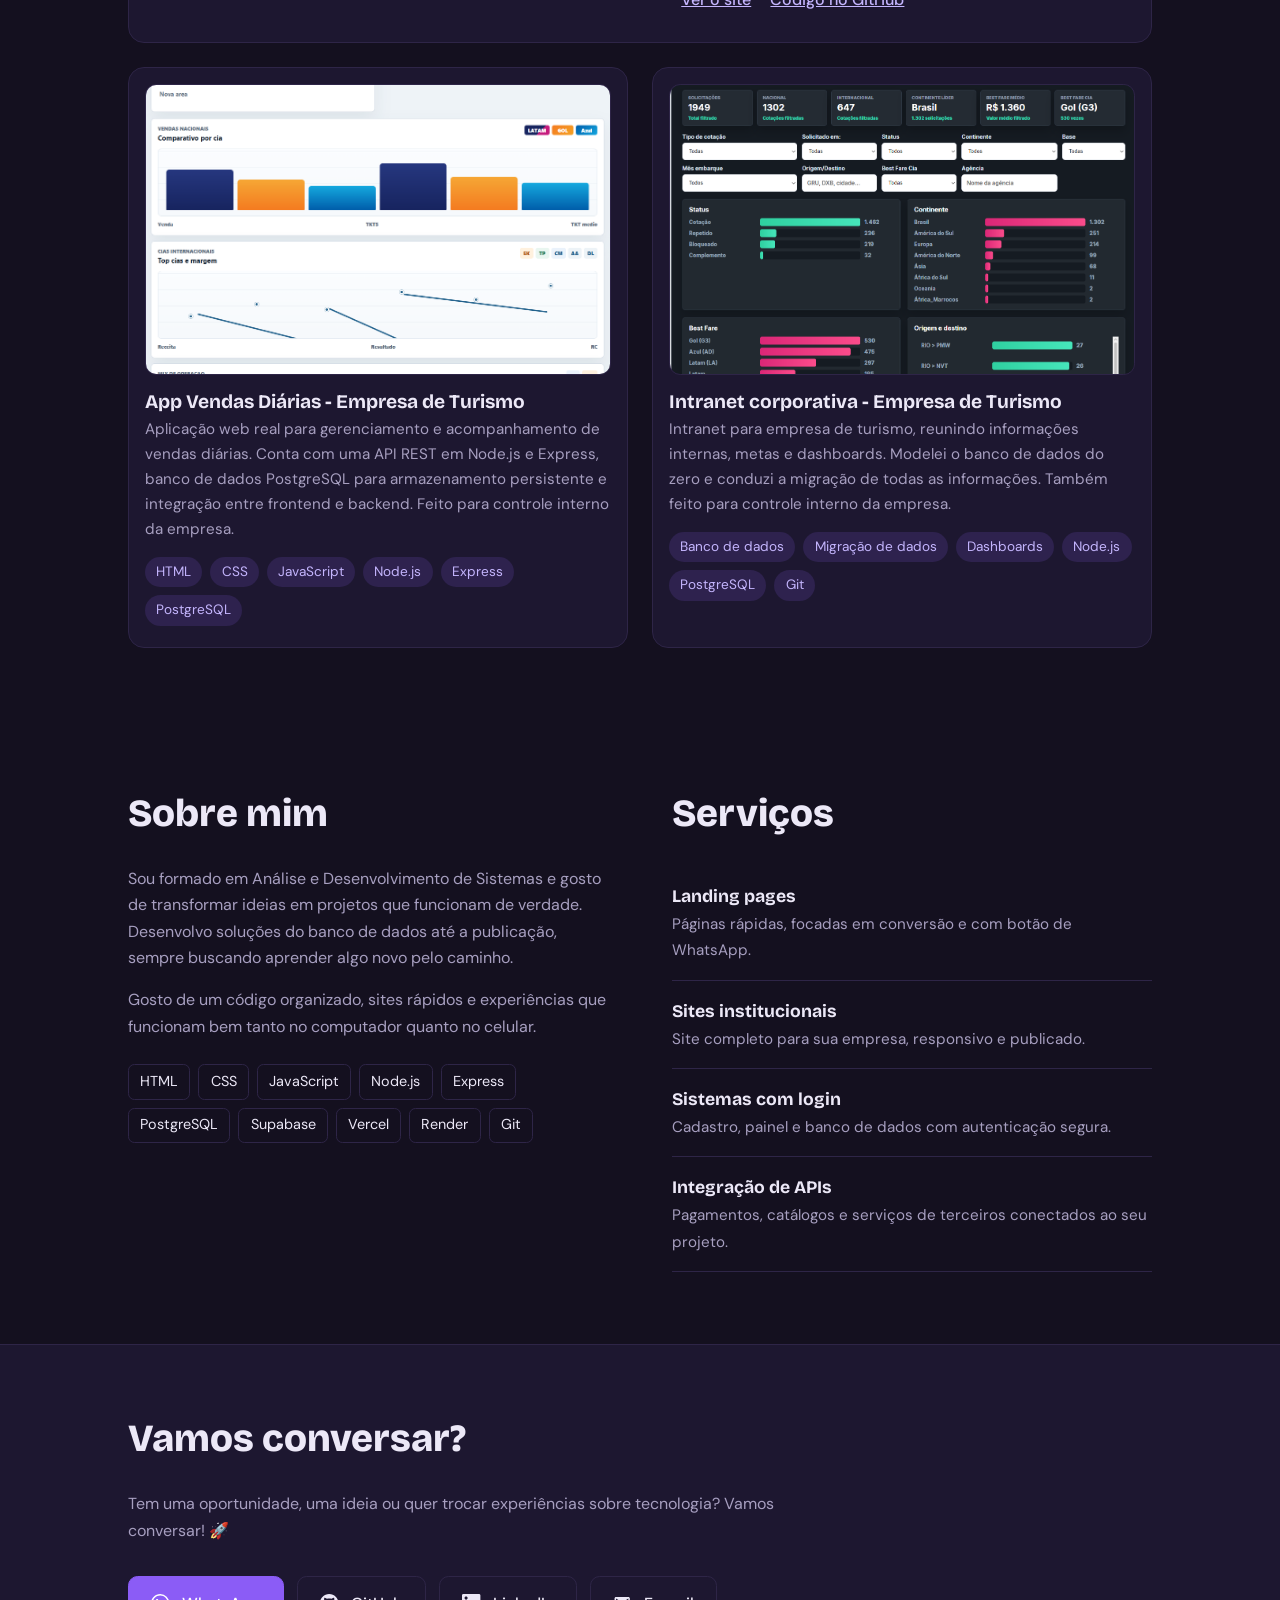
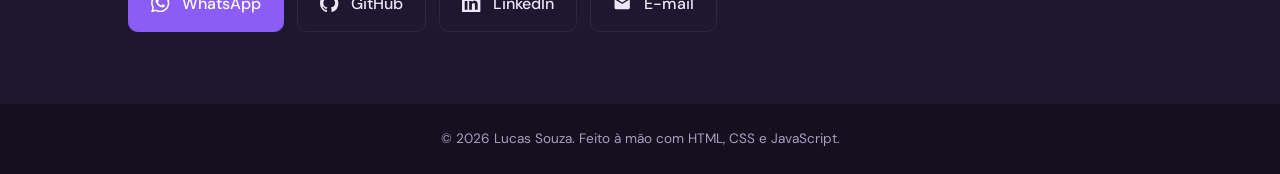
==== commit 8d260458: "traduzindo textos para todos idiomas" ====
--- a/index.html
+++ b/index.html
@@ -88,35 +88,33 @@
     </h1>
 
     <p data-i18n="hero_description">
-      Sou Lucas, desenvolvedor full-stack. Crio landing pages, sites institucionais e sistemas com login e integração de APIs, do layout ao deploy.
-    </p>
-
-    <div class="actions">
-      <a class="btn primary" href="#projetos" data-i18n="hero_projects">
-        Ver projetos
-      </a>
-
-      <a
-        class="btn"
-        target="_blank"
-        rel="noopener"
-        href="https://wa.me/5511954488014?text=Ol%C3%A1%20Lucas%2C%20vi%20seu%20portf%C3%B3lio%20e%20quero%20conversar%20sobre%20um%20projeto."
-        data-i18n="hero_contact"
-      >
-        Entrar em contato
-      </a>
-
-      <a
-        class="btn"
-        href="curriculo-lucas-souza.pdf"
-        target="_blank"
-        rel="noopener"
-        data-i18n="hero_resume"
-      >
-        <svg viewBox="0 0 24 24" aria-hidden="true">
-          <path d="M19 9h-4V3H9v6H5l7 7 7-7zM5 18v2h14v-2H5z"/>
-        </svg>
-        Verificar currículo
+  Sou Lucas, desenvolvedor full-stack. Crio landing pages,
+  sites institucionais e sistemas com login e integração de APIs,
+  do layout ao deploy.
+</p>
+
+<div class="actions">
+  <a class="btn primary" href="#projetos" data-i18n="hero_projects">
+    Ver projetos
+  </a>
+
+  <a class="btn"
+     target="_blank"
+     rel="noopener"
+     href="https://wa.me/5511954488014?text=Ol%C3%A1%20Lucas%2C%20vi%20seu%20portf%C3%B3lio%20e%20quero%20conversar%20sobre%20um%20projeto."
+     data-i18n="hero_contact">
+    Entrar em contato
+  </a>
+</div>
+
+      <a class="btn"
+      href="curriculo-lucas-souza.pdf"
+      target="_blank"
+      rel="noopener">
+      <svg viewBox="0 0 24 24" aria-hidden="true">
+      <path d="M19 9h-4V3H9v6H5l7 7 7-7zM5 18v2h14v-2H5z"/>
+      </svg>
+      <span data-i18n="hero_resume">Ver currículo</span>
       </a>
     </div>
   </div>
@@ -129,104 +127,209 @@
     </div>
   </div>
 
-  <section id="projetos">
-    <div class="wrap">
-      <h2 class="reveal">Projetos</h2>
-
-      <article class="destaque reveal">
+
+<section id="projetos">
+  <div class="wrap">
+    <h2 class="reveal" data-i18n="projects_title">Projetos</h2>
+
+    <article class="destaque reveal">
+      <figure class="print">
+        <img src="img/lustv.png" alt="Tela inicial do LusTV Ratings"
+          loading="lazy" onerror="this.remove()">
+      </figure>
+
+      <div class="corpo">
+        <h3>LusTV Ratings</h3>
+        <p data-i18n="lustv_desc">Plataforma para catalogar e avaliar filmes, séries, animes e jogos, com contas de usuário, listas personalizadas, feed da comunidade, perfis públicos e conquistas.</p>
+
+        <ul class="feitos">
+          <li data-i18n="lustv_feature1">Scroll infinito em todas as abas com IntersectionObserver e paginação real na API de jogos.</li>
+          <li data-i18n="lustv_feature2">Autenticação JWT e recuperação de senha por e-mail.</li>
+          <li data-i18n="lustv_feature3">Front na Vercel e back na Render, com CORS e variáveis de ambiente configurados.</li>
+          <li data-i18n="lustv_feature4">Integração com duas APIs: TMDB (filmes, séries e animes) e IGDB (jogos).</li>
+        </ul>
+
+        <div class="tags">
+          <span>JavaScript</span><span>Node.js</span><span>Express</span>
+          <span>PostgreSQL</span><span>Supabase</span><span>JWT</span>
+          <span>TMDB API</span><span>IGDB API</span>
+        </div>
+
+        <div class="links">
+          <a href="https://catalogo-filmes-sand.vercel.app/" target="_blank"
+            rel="noopener" data-i18n="project_view_site">Ver o site</a>
+          <a href="https://github.com/lucassouza-dev13/catalogo-filmes"
+            target="_blank" rel="noopener" data-i18n="project_github">Código no GitHub</a>
+        </div>
+      </div>
+    </article>
+
+    <div class="lista">
+      <article class="card reveal">
         <figure class="print">
-          <img src="img/lustv.png" alt="Tela inicial do LusTV Ratings" loading="lazy" onerror="this.remove()">
+          <img src="img/appvendas.png" alt="App Vendas Diárias"
+            loading="lazy" onerror="this.remove()">
         </figure>
-        <div class="corpo">
-          <h3>LusTV Ratings</h3>
-          <p>Plataforma para catalogar e avaliar filmes, séries, animes e jogos, com contas de usuário, listas personalizadas, feed da comunidade, perfis públicos e conquistas.</p>
-          <ul class="feitos">
-            <li>Scroll infinito em todas as abas com IntersectionObserver e paginação real na API de jogos.</li>
-            <li>Autenticação JWT e recuperação de senha por e-mail.</li>
-            <li>Front na Vercel e back na Render, com CORS e variáveis de ambiente configurados.</li>
-            <li>Integração com duas APIs: TMDB (filmes, séries e animes) e IGDB (jogos).</li>
-          </ul>
-          <div class="tags">
-            <span>JavaScript</span><span>Node.js</span><span>Express</span><span>PostgreSQL</span><span>Supabase</span><span>JWT</span><span>TMDB API</span><span>IGDB API</span>
-          </div>
-          <div class="links">
-            <a href="https://catalogo-filmes-sand.vercel.app/" target="_blank" rel="noopener">Ver o site</a>
-            <a href="https://github.com/lucassouza-dev13/catalogo-filmes" target="_blank" rel="noopener">Código no GitHub</a>
-          </div>
+
+        <h3 data-i18n="sales_title">App Vendas Diárias - Empresa de Turismo</h3>
+        <p data-i18n="sales_desc">Aplicação web real para gerenciamento e acompanhamento de vendas diárias. Conta com uma API REST em Node.js e Express, banco de dados PostgreSQL para armazenamento persistente e integração entre frontend e backend. Feito para controle interno da empresa.</p>
+
+        <div class="tags">
+          <span>HTML</span><span>CSS</span><span>JavaScript</span>
+          <span>Node.js</span><span>Express</span><span>PostgreSQL</span>
         </div>
       </article>
 
-      <div class="lista">
-        <article class="card reveal">
-          <figure class="print"><img src="img/appvendas.png" alt="App Vendas Diárias" loading="lazy" onerror="this.remove()"></figure>
-          <h3>App Vendas Diárias - Empresa de Turismo</h3>
-          <p>Aplicação web real para gerenciamento e acompanhamento de vendas diárias. Conta com uma API REST em Node.js e Express, banco de dados PostgreSQL para armazenamento persistente e integração entre frontend e backend. Feito para controle interno da empresa</p>
-          <div class="tags"><span>HTML</span><span>CSS</span><span>JavaScript</span><span>Node.js</span><span>Express</span><span>PostgreSQL</span></div>
-        </article>
-        <article class="card reveal">
-          <figure class="print"><img src="img/intranet.png" alt="Intranet corporativa" loading="lazy" onerror="this.remove()"></figure>
-          <h3>Intranet corporativa - Empresa de Turismo</h3>
-          <p>Intranet para empresa de turismo, reunindo informações internas, metas e dashboards. Modelei o banco de dados do zero e conduzi a migração de todas as informações. Também feito para controle interno da empresa</p>
-          <div class="tags"><span>Banco de dados</span><span>Migração de dados</span><span>Dashboards</span><span>Node.js</span><span>PostgreSQL</span><span>Git</span></div>
-        </article>
+      <article class="card reveal">
+        <figure class="print">
+          <img src="img/intranet.png" alt="Intranet corporativa"
+            loading="lazy" onerror="this.remove()">
+        </figure>
+
+        <h3 data-i18n="intranet_title">Intranet corporativa - Empresa de Turismo</h3>
+        <p data-i18n="intranet_desc">Intranet para empresa de turismo, reunindo informações internas, metas e dashboards. Modelei o banco de dados do zero e conduzi a migração de todas as informações. Também feito para controle interno da empresa.</p>
+
+        <div class="tags">
+          <span data-i18n="tag_database">Banco de dados</span>
+          <span data-i18n="tag_migration">Migração de dados</span>
+          <span>Dashboards</span><span>Node.js</span>
+          <span>PostgreSQL</span><span>Git</span>
+        </div>
+      </article>
+    </div>
+  </div>
+</section>
+
+<section id="github" hidden>
+  <div class="wrap">
+    <h2 class="reveal" data-i18n="github_title">Atividade no GitHub</h2>
+
+    <div class="grafico reveal">
+      <img src="https://ghchart.rshah.org/8b5cf6/lucassouza-dev13"
+        alt="Gráfico de contribuições de Lucas no GitHub"
+        loading="lazy" onerror="this.closest('.grafico').remove()">
+    </div>
+
+    <div class="repos" id="gh-repos"></div>
+
+    <a class="gh-link" href="https://github.com/lucassouza-dev13"
+      target="_blank" rel="noopener" data-i18n="github_profile">
+      Ver perfil completo no GitHub
+    </a>
+  </div>
+</section>
+
+
+  
+<section id="sobre">
+  <div class="wrap duas reveal">
+    <div class="sobre">
+      <h2 data-i18n="about_title">Sobre mim</h2>
+
+      <p data-i18n="about_p1">
+        Sou formado em Análise e Desenvolvimento de Sistemas e gosto de transformar ideias em projetos que funcionam de verdade. Desenvolvo soluções do banco de dados até a publicação, sempre buscando aprender algo novo pelo caminho.
+      </p>
+
+      <p data-i18n="about_p2">
+        Gosto de um código organizado, sites rápidos e experiências que funcionam bem tanto no computador quanto no celular.
+      </p>
+
+      <div class="stack">
+        <span>HTML</span><span>CSS</span><span>JavaScript</span>
+        <span>Node.js</span><span>Express</span><span>PostgreSQL</span>
+        <span>Supabase</span><span>Vercel</span><span>Render</span><span>Git</span>
       </div>
     </div>
-  </section>
-
-  <section id="github" hidden>
-    <div class="wrap">
-      <h2 class="reveal">Atividade no Github</h2>
-      <div class="grafico reveal">
-        <img src="https://ghchart.rshah.org/8b5cf6/lucassouza-dev13" alt="Gráfico de contribuições de Lucas no Github" loading="lazy" onerror="this.closest('.grafico').remove()">
-      </div>
-      <div class="repos" id="gh-repos"></div>
-      <a class="gh-link" href="https://github.com/lucassouza-dev13" target="_blank" rel="noopener">Ver perfil completo no Github</a>    
-    </div>
-  </section>
-
-  <section id="sobre">
-    <div class="wrap duas reveal">
-      <div class="sobre">
-        <h2>Sobre mim</h2>
-        <p>Sou formado em Análise e Desenvolvimento de Sistemas e gosto de transformar ideias em projetos que funcionam de verdade. Desenvolvo soluções do banco de dados até a publicação, sempre buscando aprender algo novo pelo caminho.</p>
-
-        <p>Gosto de um código organizado, sites rápidos e experiências que funcionam bem tanto no computador quanto no celular.</p>
-        <div class="stack">
-          <span>HTML</span><span>CSS</span><span>JavaScript</span><span>Node.js</span><span>Express</span><span>PostgreSQL</span><span>Supabase</span><span>Vercel</span><span>Render</span><span>Git</span>
-        </div>
-      </div>
-
-      <div id="servicos">
-        <h2>Serviços</h2>
-        <ul class="servicos">
-          <li><strong>Landing pages</strong><span>Páginas rápidas, focadas em conversão e com botão de WhatsApp.</span></li>
-          <li><strong>Sites institucionais</strong><span>Site completo para sua empresa, responsivo e publicado.</span></li>
-          <li><strong>Sistemas com login</strong><span>Cadastro, painel e banco de dados com autenticação segura.</span></li>
-          <li><strong>Integração de APIs</strong><span>Pagamentos, catálogos e serviços de terceiros conectados ao seu projeto.</span></li>
-        </ul>
-      </div>
-    </div>
-  </section>
-
-  <section id="contato" class="contato">
-    <div class="wrap">
-      <h2 class="reveal">Vamos conversar?</h2>
-      <p>Tem uma oportunidade, uma ideia ou quer trocar experiências sobre tecnologia? Vamos conversar! 🚀</p>
-      <div class="actions">
-        <a class="btn primary" target="_blank" rel="noopener" href="https://wa.me/5511954488014?text=Ol%C3%A1%20Lucas%2C%20quero%20conversar%20sobre%20um%20projeto."><svg viewBox="0 0 24 24" aria-hidden="true"><path d="M17.472 14.382c-.297-.149-1.758-.867-2.03-.967-.273-.099-.471-.148-.67.15-.197.297-.767.966-.94 1.164-.173.199-.347.223-.644.075-.297-.15-1.255-.463-2.39-1.475-.883-.788-1.48-1.761-1.653-2.059-.173-.297-.018-.458.13-.606.134-.133.298-.347.446-.52.149-.174.198-.298.298-.497.099-.198.05-.371-.025-.52-.075-.149-.669-1.612-.916-2.207-.242-.579-.487-.5-.669-.51-.173-.008-.371-.01-.57-.01-.198 0-.52.074-.792.372-.272.297-1.04 1.016-1.04 2.479 0 1.462 1.065 2.875 1.213 3.074.149.198 2.096 3.2 5.077 4.487.709.306 1.262.489 1.694.625.712.227 1.36.195 1.871.118.571-.085 1.758-.719 2.006-1.413.248-.694.248-1.289.173-1.413-.074-.124-.272-.198-.57-.347m-5.421 7.403h-.004a9.87 9.87 0 01-5.031-1.378l-.361-.214-3.741.982.998-3.648-.235-.374a9.86 9.86 0 01-1.51-5.26c.001-5.45 4.436-9.884 9.888-9.884 2.64 0 5.122 1.03 6.988 2.898a9.825 9.825 0 012.893 6.994c-.003 5.45-4.437 9.884-9.885 9.884m8.413-18.297A11.815 11.815 0 0012.05 0C5.495 0 .16 5.335.157 11.892c0 2.096.547 4.142 1.588 5.945L.057 24l6.305-1.654a11.882 11.882 0 005.683 1.448h.005c6.554 0 11.89-5.335 11.893-11.893a11.821 11.821 0 00-3.48-8.413z"/></svg>WhatsApp</a>
-        <a class="btn" href="https://github.com/lucassouza-dev13" target="_blank" rel="noopener"><svg viewBox="0 0 16 16" aria-hidden="true"><path d="M8 0C3.58 0 0 3.58 0 8c0 3.54 2.29 6.53 5.47 7.59.4.07.55-.17.55-.38 0-.19-.01-.82-.01-1.49-2.01.37-2.53-.49-2.69-.94-.09-.23-.48-.94-.82-1.13-.28-.15-.68-.52-.01-.53.63-.01 1.08.58 1.23.82.72 1.21 1.87.87 2.33.66.07-.52.28-.87.51-1.07-1.78-.2-3.64-.89-3.64-3.95 0-.87.31-1.59.82-2.15-.08-.2-.36-1.02.08-2.12 0 0 .67-.21 2.2.82.64-.18 1.32-.27 2-.27.68 0 1.36.09 2 .27 1.53-1.04 2.2-.82 2.2-.82.44 1.1.16 1.92.08 2.12.51.56.82 1.27.82 2.15 0 3.07-1.87 3.75-3.65 3.95.29.25.54.73.54 1.48 0 1.07-.01 1.93-.01 2.2 0 .21.15.46.55.38A8.013 8.013 0 0016 8c0-4.42-3.58-8-8-8z"/></svg>GitHub</a>
-        <a class="btn" href="https://www.linkedin.com/in/lucas-alves-6873712a8" target="_blank" rel="noopener"><svg viewBox="0 0 24 24" aria-hidden="true"><path d="M20.447 20.452h-3.554v-5.569c0-1.328-.027-3.037-1.852-3.037-1.853 0-2.136 1.445-2.136 2.939v5.667H9.351V9h3.414v1.561h.046c.477-.9 1.637-1.85 3.37-1.85 3.601 0 4.267 2.37 4.267 5.455v6.286zM5.337 7.433c-1.144 0-2.063-.926-2.063-2.065 0-1.138.92-2.063 2.063-2.063 1.14 0 2.064.925 2.064 2.063 0 1.139-.925 2.065-2.064 2.065zm1.782 13.019H3.555V9h3.564v11.452zM22.225 0H1.771C.792 0 0 .774 0 1.729v20.542C0 23.227.792 24 1.771 24h20.451C23.2 24 24 23.227 24 22.271V1.729C24 .774 23.2 0 22.222 0h.003z"/></svg>LinkedIn</a>
-        <a class="btn" href="mailto:la1765035@gmail.com?subject=Or%C3%A7amento%20de%20projeto"><svg viewBox="0 0 24 24" aria-hidden="true"><path d="M20 4H4c-1.1 0-1.99.9-1.99 2L2 18c0 1.1.9 2 2 2h16c1.1 0 2-.9 2-2V6c0-1.1-.9-2-2-2zm0 4l-8 5-8-5V6l8 5 8-5v2z"/></svg>E-mail</a>
-      </div>
-    </div>
-  </section>
+
+    <div id="servicos">
+      <h2 data-i18n="services_title">Serviços</h2>
+
+      <ul class="servicos">
+        <li>
+          <strong data-i18n="service_landing_title">Landing pages</strong>
+          <span data-i18n="service_landing_desc">Páginas rápidas, focadas em conversão e com botão de WhatsApp.</span>
+        </li>
+        <li>
+          <strong data-i18n="service_sites_title">Sites institucionais</strong>
+          <span data-i18n="service_sites_desc">Site completo para sua empresa, responsivo e publicado.</span>
+        </li>
+        <li>
+          <strong data-i18n="service_systems_title">Sistemas com login</strong>
+          <span data-i18n="service_systems_desc">Cadastro, painel e banco de dados com autenticação segura.</span>
+        </li>
+        <li>
+          <strong data-i18n="service_api_title">Integração de APIs</strong>
+          <span data-i18n="service_api_desc">Pagamentos, catálogos e serviços de terceiros conectados ao seu projeto.</span>
+        </li>
+      </ul>
+    </div>
+  </div>
+</section>
+
+
+  
+<section id="contato" class="contato">
+  <div class="wrap">
+    <h2 class="reveal" data-i18n="contact_title">Vamos conversar?</h2>
+
+    <p data-i18n="contact_desc">
+      Tem uma oportunidade, uma ideia ou quer trocar experiências sobre tecnologia? Vamos conversar! 🚀
+    </p>
+
+    <div class="actions">
+      <a class="btn primary" target="_blank" rel="noopener"
+        href="https://wa.me/5511954488014?text=Ol%C3%A1%20Lucas%2C%20quero%20conversar%20sobre%20um%20projeto.">
+        <svg viewBox="0 0 24 24" aria-hidden="true">
+          <path d="M17.472 14.382c-.297-.149-1.758-.867-2.03-.967-.273-.099-.471-.148-.67.15-.197.297-.767.966-.94 1.164-.173.199-.347.223-.644.075-.297-.15-1.255-.463-2.39-1.475-.883-.788-1.48-1.761-1.653-2.059-.173-.297-.018-.458.13-.606.134-.133.298-.347.446-.52.149-.174.198-.298.298-.497.099-.198.05-.371-.025-.52-.075-.149-.669-1.612-.916-2.207-.242-.579-.487-.5-.669-.51-.173-.008-.371-.01-.57-.01-.198 0-.52.074-.792.372-.272.297-1.04 1.016-1.04 2.479 0 1.462 1.065 2.875 1.213 3.074.149.198 2.096 3.2 5.077 4.487.709.306 1.262.489 1.694.625.712.227 1.36.195 1.871.118.571-.085 1.758-.719 2.006-1.413.248-.694.248-1.289.173-1.413-.074-.124-.272-.198-.57-.347m-5.421 7.403h-.004a9.87 9.87 0 01-5.031-1.378l-.361-.214-3.741.982.998-3.648-.235-.374a9.86 9.86 0 01-1.51-5.26c.001-5.45 4.436-9.884 9.888-9.884 2.64 0 5.122 1.03 6.988 2.898a9.825 9.825 0 012.893 6.994c-.003 5.45-4.437 9.884-9.885 9.884m8.413-18.297A11.815 11.815 0 0012.05 0C5.495 0 .16 5.335.157 11.892c0 2.096.547 4.142 1.588 5.945L.057 24l6.305-1.654a11.882 11.882 0 005.683 1.448h.005c6.554 0 11.89-5.335 11.893-11.893a11.821 11.821 0 00-3.48-8.413z"/>
+        </svg>
+        <span data-i18n="contact_whatsapp">WhatsApp</span>
+      </a>
+
+      <a class="btn" href="https://github.com/lucassouza-dev13"
+        target="_blank" rel="noopener">
+        <svg viewBox="0 0 16 16" aria-hidden="true">
+          <path d="M8 0C3.58 0 0 3.58 0 8c0 3.54 2.29 6.53 5.47 7.59.4.07.55-.17.55-.38 0-.19-.01-.82-.01-1.49-2.01.37-2.53-.49-2.69-.94-.09-.23-.48-.94-.82-1.13-.28-.15-.68-.52-.01-.53.63-.01 1.08.58 1.23.82.72 1.21 1.87.87 2.33.66.07-.52.28-.87.51-1.07-1.78-.2-3.64-.89-3.64-3.95 0-.87.31-1.59.82-2.15-.08-.2-.36-1.02.08-2.12 0 0 .67-.21 2.2.82.64-.18 1.32-.27 2-.27.68 0 1.36.09 2 .27 1.53-1.04 2.2-.82 2.2-.82.44 1.1.16 1.92.08 2.12.51.56.82 1.27.82 2.15 0 3.07-1.87 3.75-3.65 3.95.29.25.54.73.54 1.48 0 1.07-.01 1.93-.01 2.2 0 .21.15.46.55.38A8.013 8.013 0 0016 8c0-4.42-3.58-8-8-8z"/>
+        </svg>
+        <span>GitHub</span>
+      </a>
+
+      <a class="btn" href="https://www.linkedin.com/in/lucas-alves-6873712a8"
+        target="_blank" rel="noopener">
+        <svg viewBox="0 0 24 24" aria-hidden="true">
+          <path d="M20.447 20.452h-3.554v-5.569c0-1.328-.027-3.037-1.852-3.037-1.853 0-2.136 1.445-2.136 2.939v5.667H9.351V9h3.414v1.561h.046c.477-.9 1.637-1.85 3.37-1.85 3.601 0 4.267 2.37 4.267 5.455v6.286zM5.337 7.433c-1.144 0-2.063-.926-2.063-2.065 0-1.138.92-2.063 2.063-2.063 1.14 0 2.064.925 2.064 2.063 0 1.139-.925 2.065-2.064 2.065zm1.782 13.019H3.555V9h3.564v11.452zM22.225 0H1.771C.792 0 0 .774 0 1.729v20.542C0 23.227.792 24 1.771 24h20.451C23.2 24 24 23.227 24 22.271V1.729C24 .774 23.2 0 22.222 0h.003z"/>
+        </svg>
+        <span>LinkedIn</span>
+      </a>
+
+      <a class="btn"
+        href="mailto:la1765035@gmail.com?subject=Or%C3%A7amento%20de%20projeto">
+        <svg viewBox="0 0 24 24" aria-hidden="true">
+          <path d="M20 4H4c-1.1 0-1.99.9-1.99 2L2 18c0 1.1.9 2 2 2h16c1.1 0 2-.9 2-2V6c0-1.1-.9-2-2-2zm0 4l-8 5-8-5V6l8 5 8-5v2z"/>
+        </svg>
+        <span data-i18n="contact_email">E-mail</span>
+      </a>
+    </div>
+  </div>
+</section>
 </main>
 
-<footer>© 2026 Lucas Souza. Feito à mão com HTML, CSS e JavaScript.</footer>
+<footer>
+  <span data-i18n="footer_text">© 2026 Lucas Souza. Feito à mão com HTML, CSS e JavaScript.</span>
+</footer>
+
 
 <div class="mascote" id="mascote">
-  <p class="balao" id="balao">Olá! Vamos falar sobre seu interesse? Entre em contato! </p>
-  <a class="mascote-link" target="_blank" rel="noopener" href="https://wa.me/5511954488014?text=Ol%C3%A1%20Lucas%2C%20vi%20seu%20portf%C3%B3lio%20e%20quero%20conversar." aria-label="Falar com o Lucas no WhatsApp">
+  <p class="balao" id="balao" data-i18n="mascot_message">
+  Olá! Vamos falar sobre seu interesse? Entre em contato!
+  </p>
+  
+  <a class="mascote-link"
+   target="_blank"
+   rel="noopener"
+   href="https://wa.me/5511954488014?text=Ol%C3%A1%20Lucas%2C%20vi%20seu%20portf%C3%B3lio%20e%20quero%20conversar."
+   aria-label="Falar com o Lucas no WhatsApp"
+   data-i18n-aria="mascot_aria">
+
     <span class="boneco">
       <img src="img/avatar.png" alt="">
       <span class="mao" aria-hidden="true">👋🏽</span>
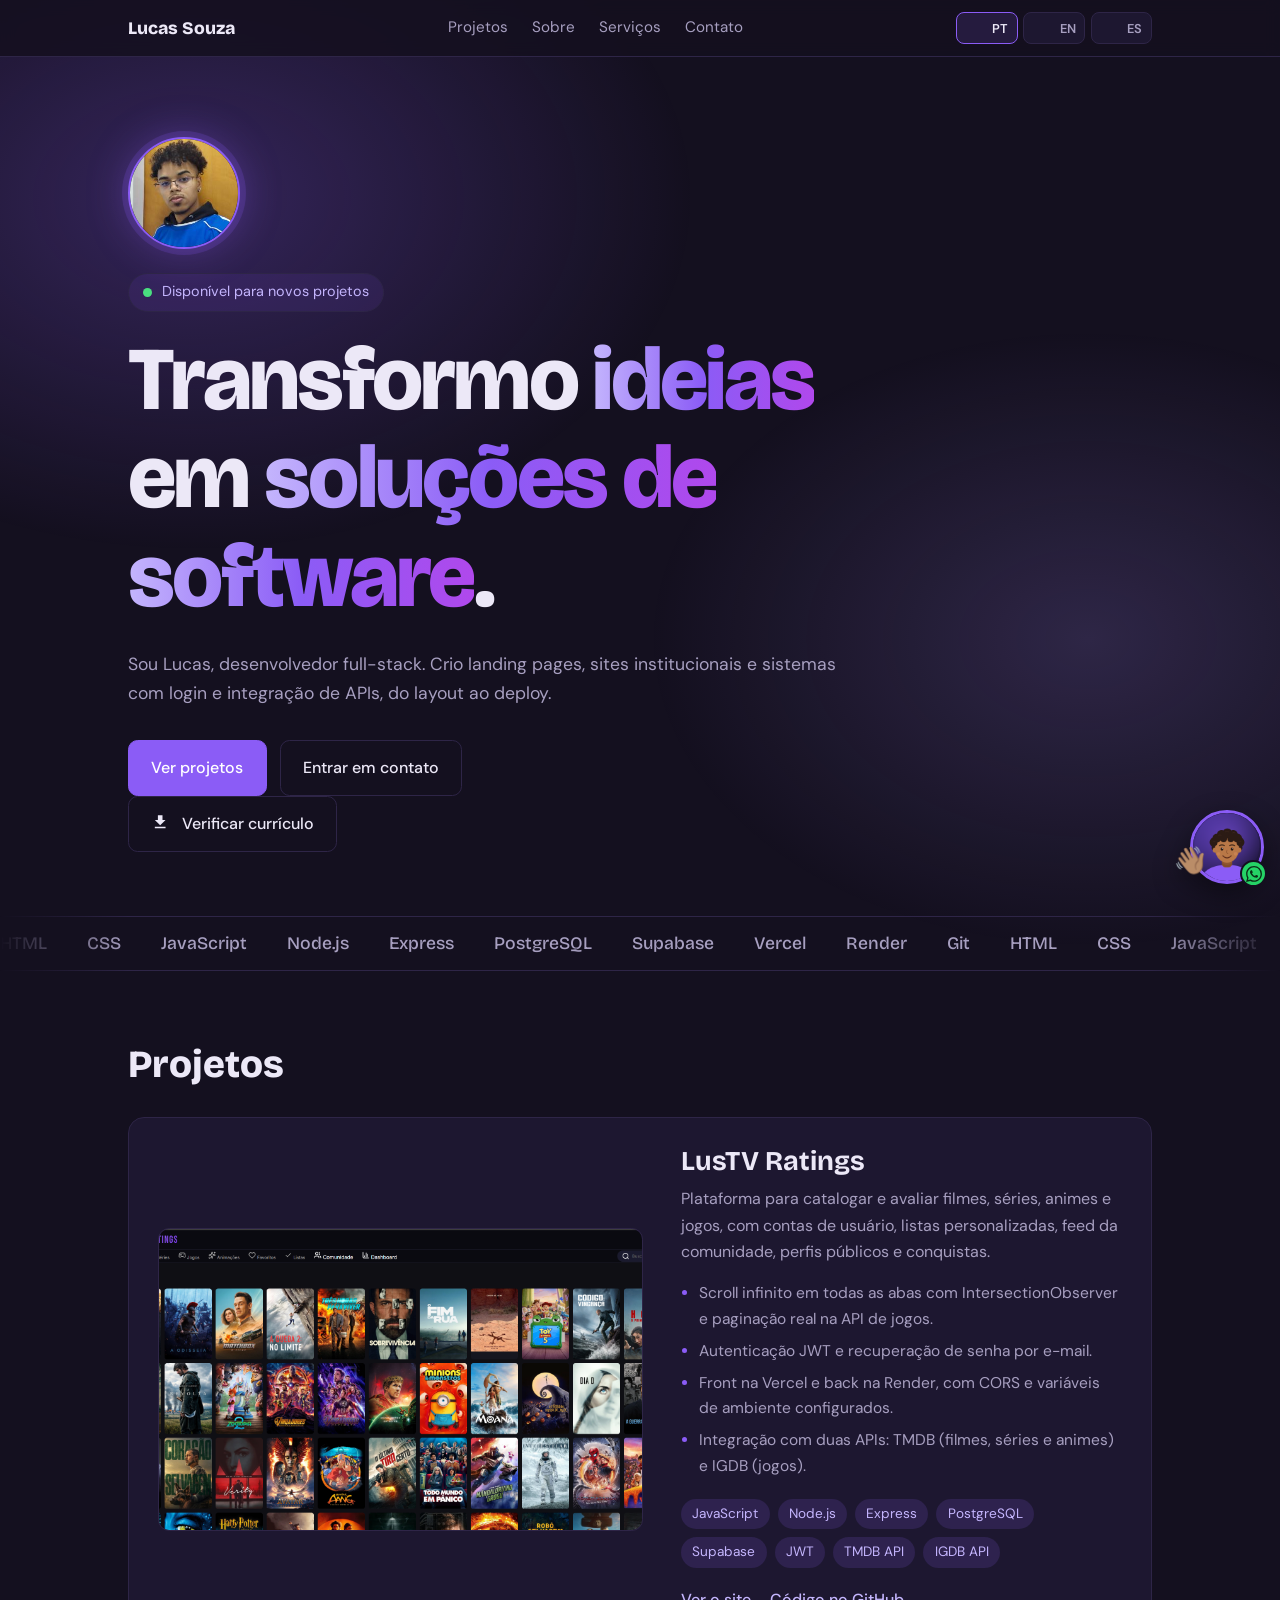
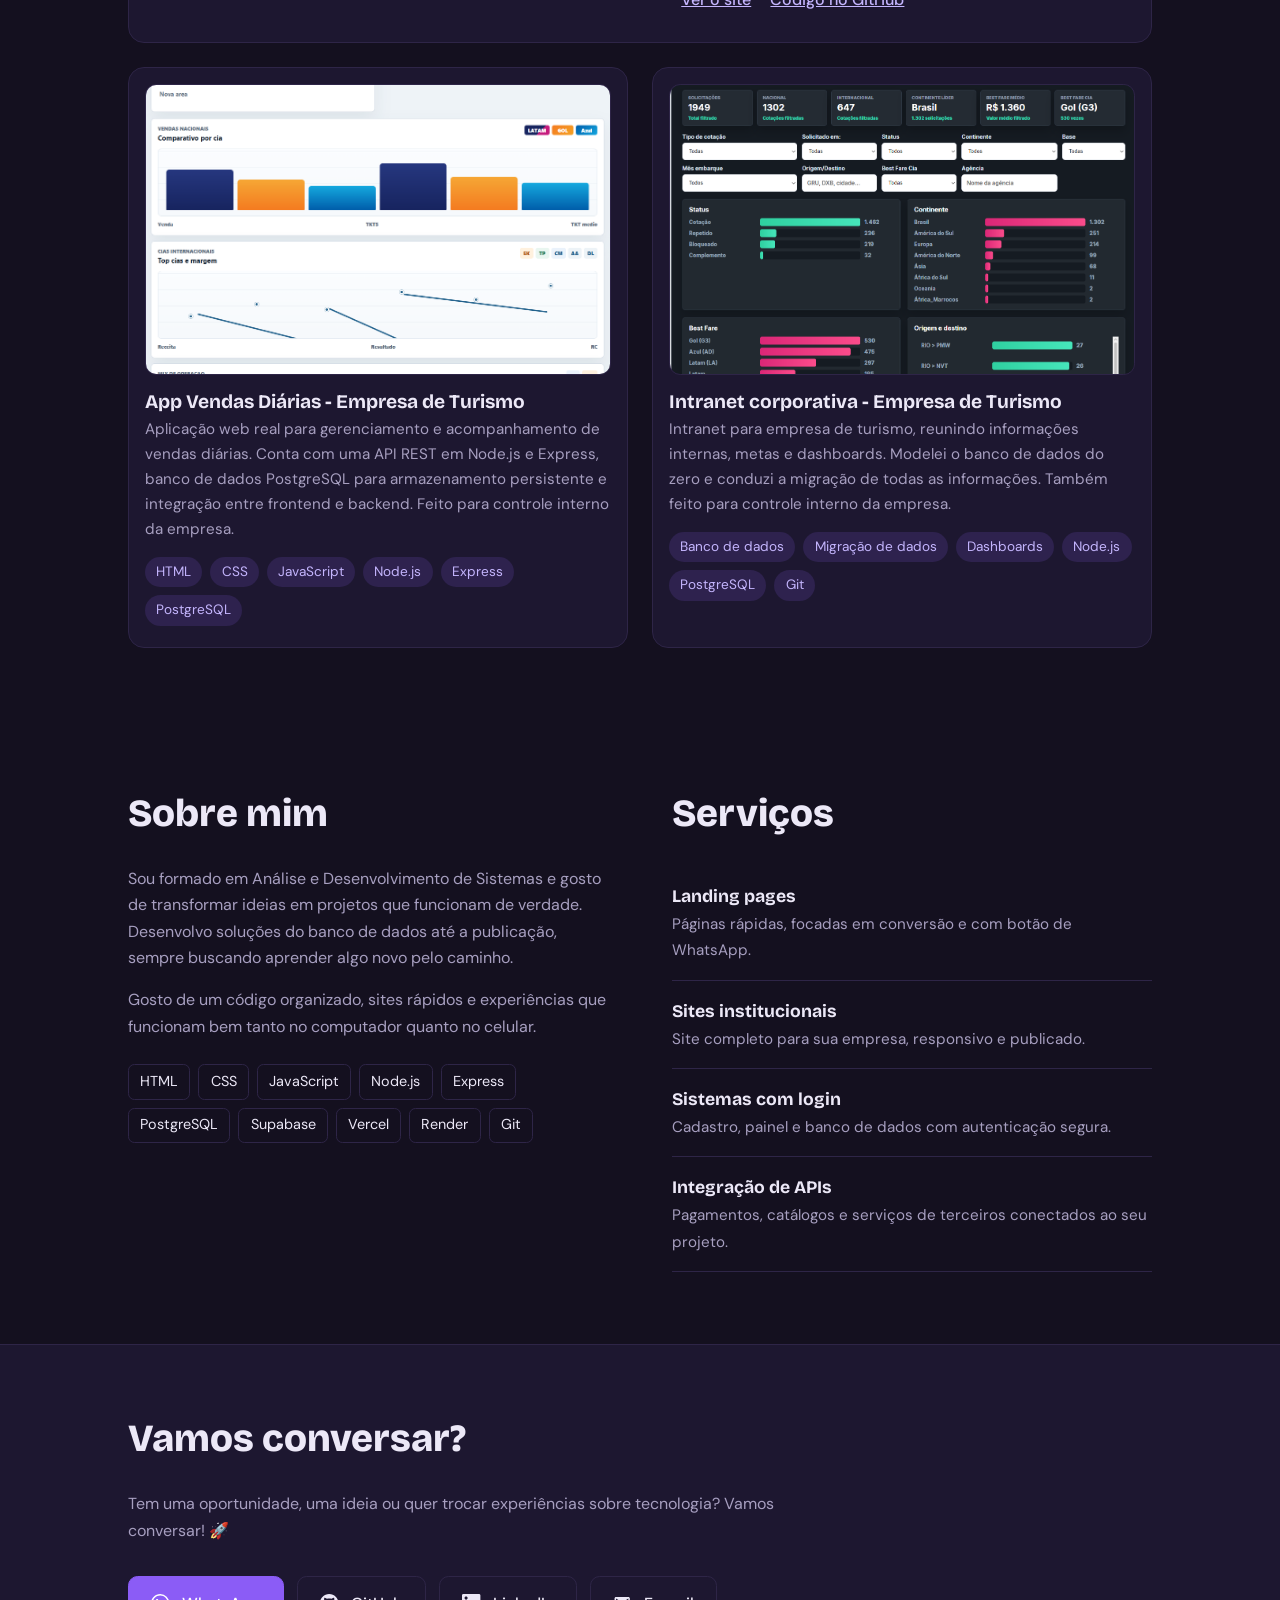
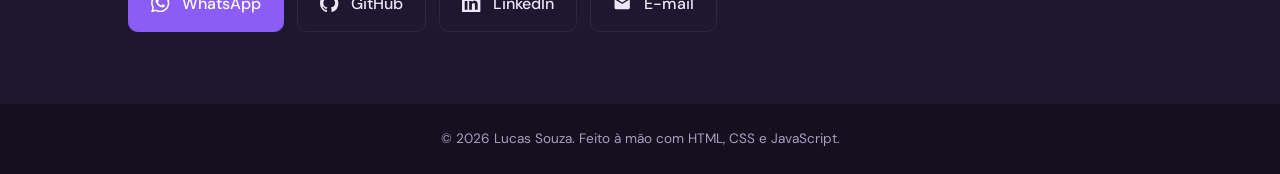
==== commit 64edf526: "adiciona bandeiras" ====
--- a/index.html
+++ b/index.html
@@ -30,38 +30,26 @@
         <a href="#servicos" data-i18n="nav_services">Serviços</a>
         <a href="#contato" data-i18n="nav_contact">Contato</a>
       </nav>
-
-      <div class="seletor-idioma" aria-label="Selecionar idioma">
-        <button
-        type="button"
-        class="idioma-btn ativo"
-        data-lang="pt"
-        aria-label="Português"
-        aria-pressed="true"
-        >
-         🇧🇷 PT
-      </button>
-
-    <button
-    type="button"
-    class="idioma-btn"
-    data-lang="en"
-    aria-label="English"
-    aria-pressed="false"
-    >
-    🇺🇸 EN
-       </button>
-
-    <button
-    type="button"
-    class="idioma-btn"
-    data-lang="es"
-    aria-label="Español"
-    aria-pressed="false"   
-    >
-    🇪🇸 ES
+  <div class="seletor-idioma" aria-label="Selecionar idioma">
+  <button type="button" class="idioma-btn ativo"
+    data-lang="pt" aria-label="Português" aria-pressed="true">
+    <img src="https://flagcdn.com/br.svg" alt="" class="bandeira">
+    PT
   </button>
-      </div>
+
+  <button type="button" class="idioma-btn"
+    data-lang="en" aria-label="English" aria-pressed="false">
+    <img src="https://flagcdn.com/us.svg" alt="" class="bandeira">
+    EN
+  </button>
+
+  <button type="button" class="idioma-btn"
+    data-lang="es" aria-label="Español" aria-pressed="false">
+    <img src="https://flagcdn.com/es.svg" alt="" class="bandeira">
+    ES
+   </button>
+  </div>
+      
     </div>
   </header>
 </body>
@@ -322,7 +310,7 @@
   <p class="balao" id="balao" data-i18n="mascot_message">
   Olá! Vamos falar sobre seu interesse? Entre em contato!
   </p>
-  
+
   <a class="mascote-link"
    target="_blank"
    rel="noopener"
--- a/style.css
+++ b/style.css
@@ -231,7 +231,7 @@
   display: inline-flex;
   align-items: center;
   justify-content: center;
-  gap: 0.35;
+  gap: 0.35rem;
   padding: 0.4rem 0.55rem;
   border: 1px solid var(--line);
   border-radius: 0.5rem;
@@ -284,4 +284,33 @@
   background-clip: text;
   -webkit-text-fill-color: transparent;
   color: transparent;
+}
+
+header .wrap {
+  gap: 1rem;
+}
+
+.seletor-idioma {
+  display: flex;
+  align-items: center;
+  gap: 0.35rem;
+  flex-shrink: 0;
+}
+
+.idioma-btn {
+  white-space: nowrap;
+  min-width: 2.8rem;
+}
+
+.bandeira {
+  display: inline-block;
+  width: 1.25rem;
+  height: 0.9rem;
+  object-fit: cover;
+  flex-shrink: 0;
+  border-radius: 2px;
+}
+
+.idioma-btn {
+  gap: 0.4rem;
 }
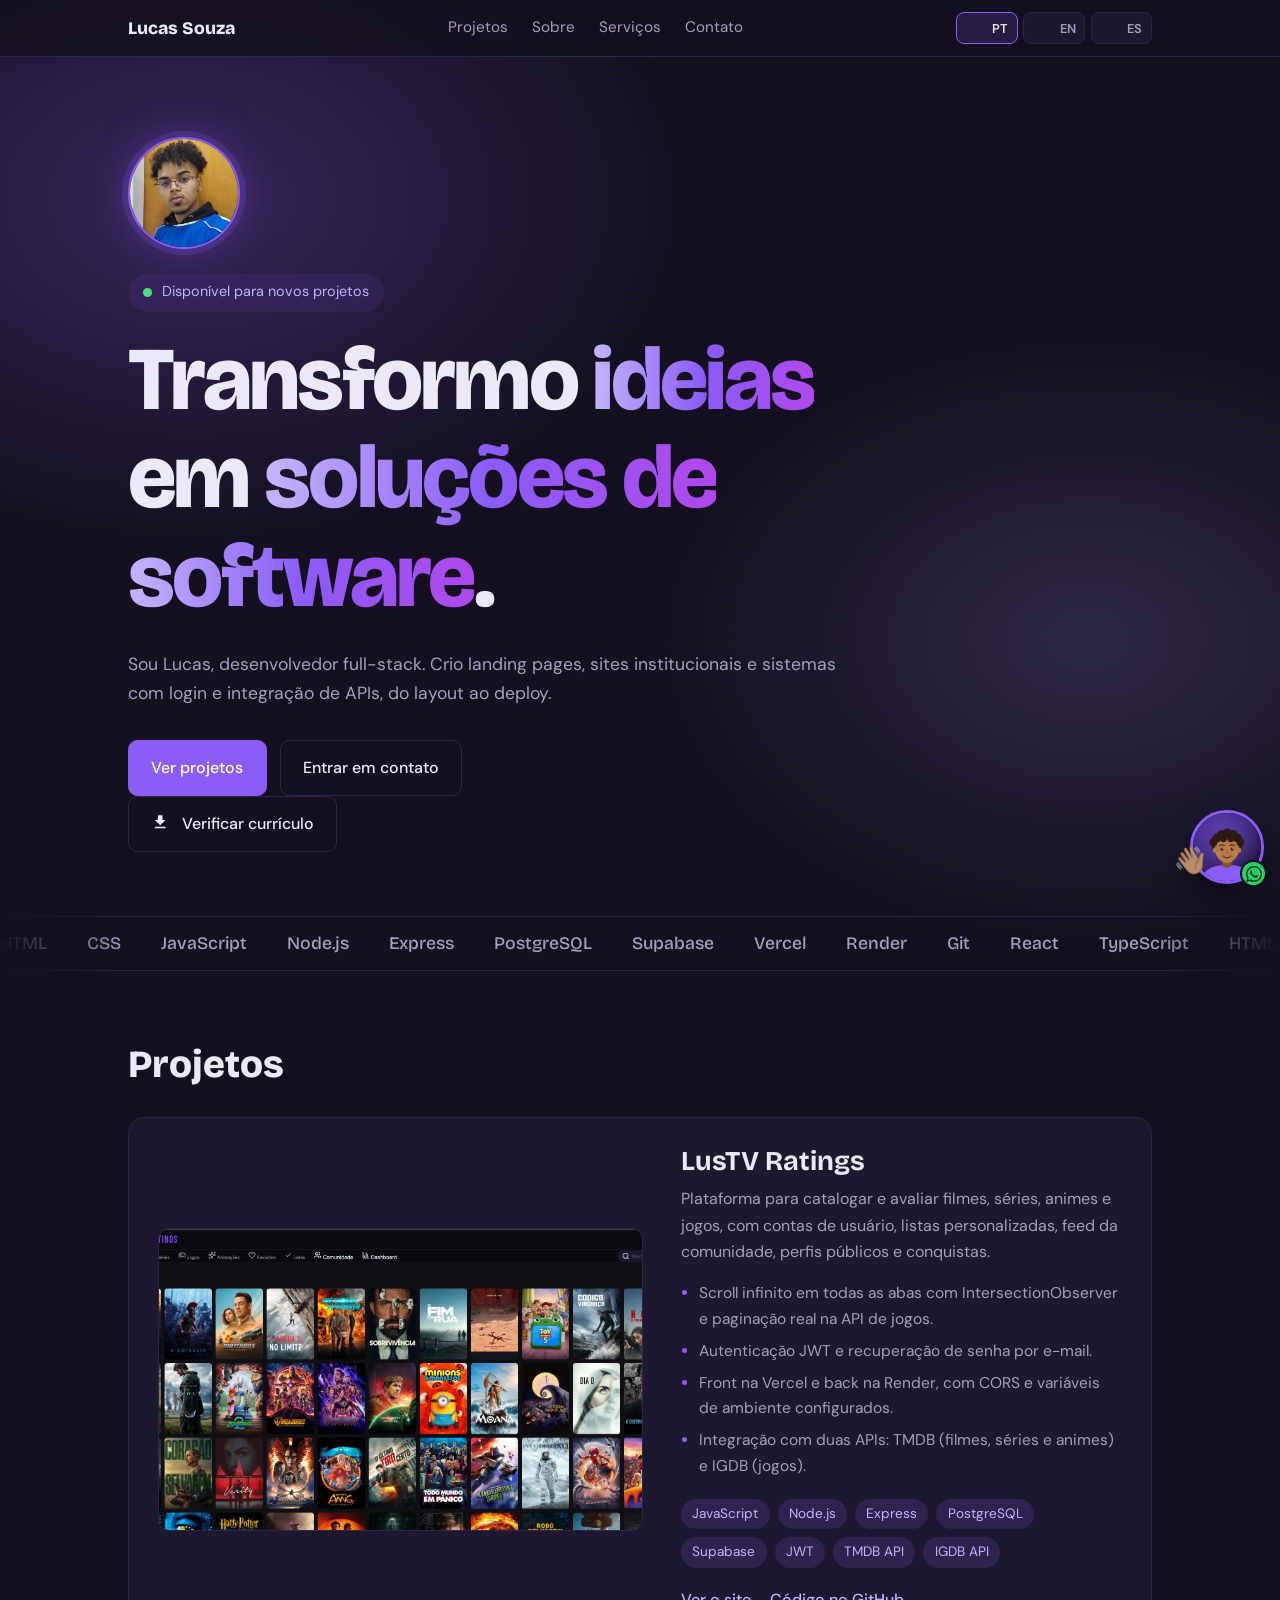
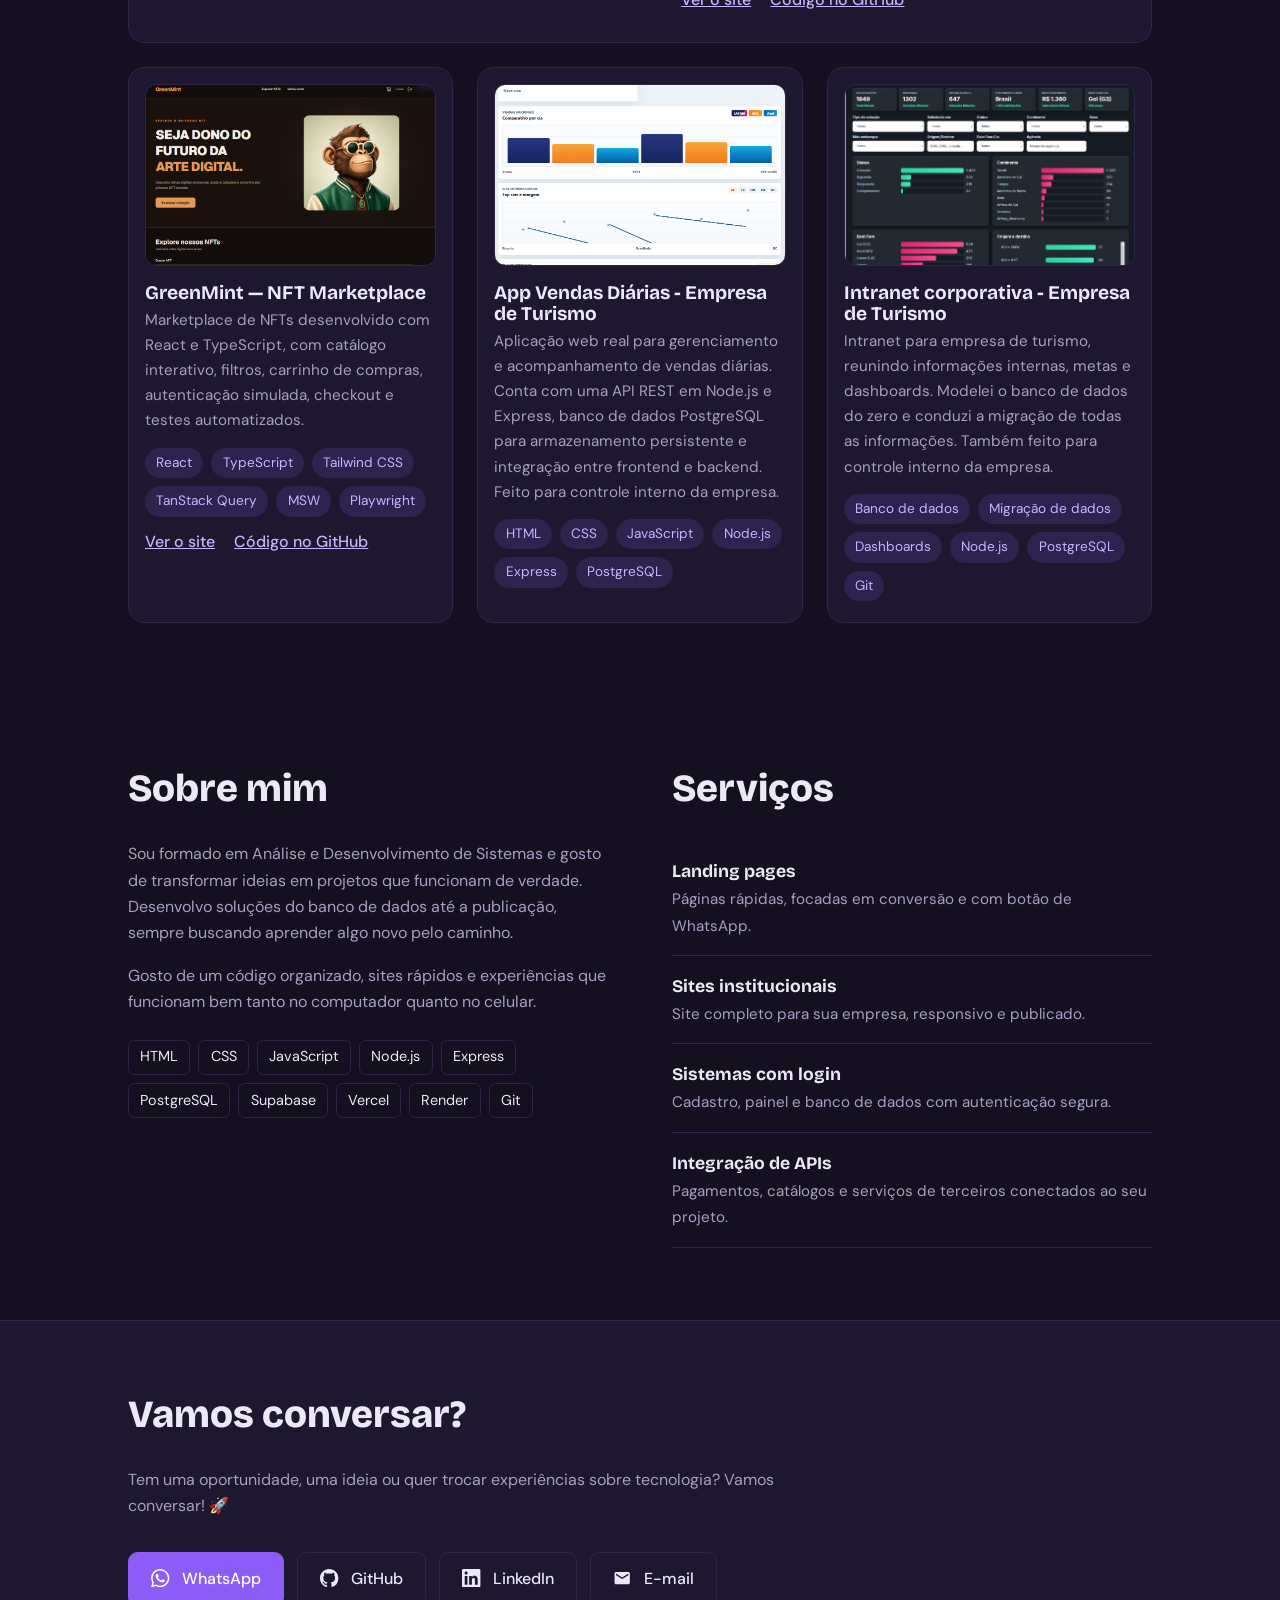
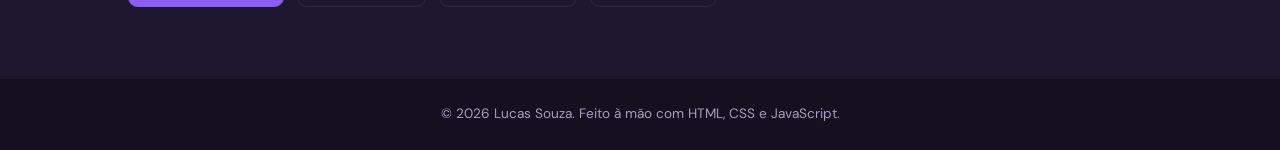
==== commit d4b1880a: "adiciona GreenMint e traducoes ao portfolio" ====
--- a/index.html
+++ b/index.html
@@ -111,7 +111,7 @@
 
   <div class="faixa" aria-label="Tecnologias que utilizo">
     <div class="faixa-trilho">
-       <span>HTML</span><span>CSS</span><span>JavaScript</span><span>Node.js</span><span>Express</span><span>PostgreSQL</span><span>Supabase</span><span>Vercel</span><span>Render</span><span>Git</span>
+       <span>HTML</span><span>CSS</span><span>JavaScript</span><span>Node.js</span><span>Express</span><span>PostgreSQL</span><span>Supabase</span><span>Vercel</span><span>Render</span><span>Git</span><span>React</span><span>TypeScript</span>
     </div>
   </div>
 
@@ -153,6 +153,56 @@
     </article>
 
     <div class="lista">
+
+    
+<article class="card reveal">
+  <figure class="print">
+    <img
+      src="img/greenmint.png"
+      alt="Tela do GreenMint NFT Marketplace"
+      loading="lazy"
+      onerror="this.remove()"
+    >
+  </figure>
+
+  <h3>GreenMint — NFT Marketplace</h3>
+
+  <p data-i18n="greenmint_desc">
+    Marketplace de NFTs desenvolvido com React e TypeScript,
+    com catálogo interativo, filtros, carrinho de compras,
+    autenticação simulada, checkout e testes automatizados.
+  </p>
+
+  <div class="tags">
+    <span>React</span>
+    <span>TypeScript</span>
+    <span>Tailwind CSS</span>
+    <span>TanStack Query</span>
+    <span>MSW</span>
+    <span>Playwright</span>
+  </div>
+
+  <div class="links">
+    <a
+      href="https://greenmint-nft-marketplace.vercel.app/"
+      target="_blank"
+      rel="noopener"
+      data-i18n="project_view_site"
+    >
+      Ver o site
+    </a>
+
+    <a
+      href="https://github.com/lucassouza-dev13/greenmint-nft-marketplace"
+      target="_blank"
+      rel="noopener"
+      data-i18n="project_github"
+    >
+      Código no GitHub
+    </a>
+  </div>
+</article>
+ 
       <article class="card reveal">
         <figure class="print">
           <img src="img/appvendas.png" alt="App Vendas Diárias"
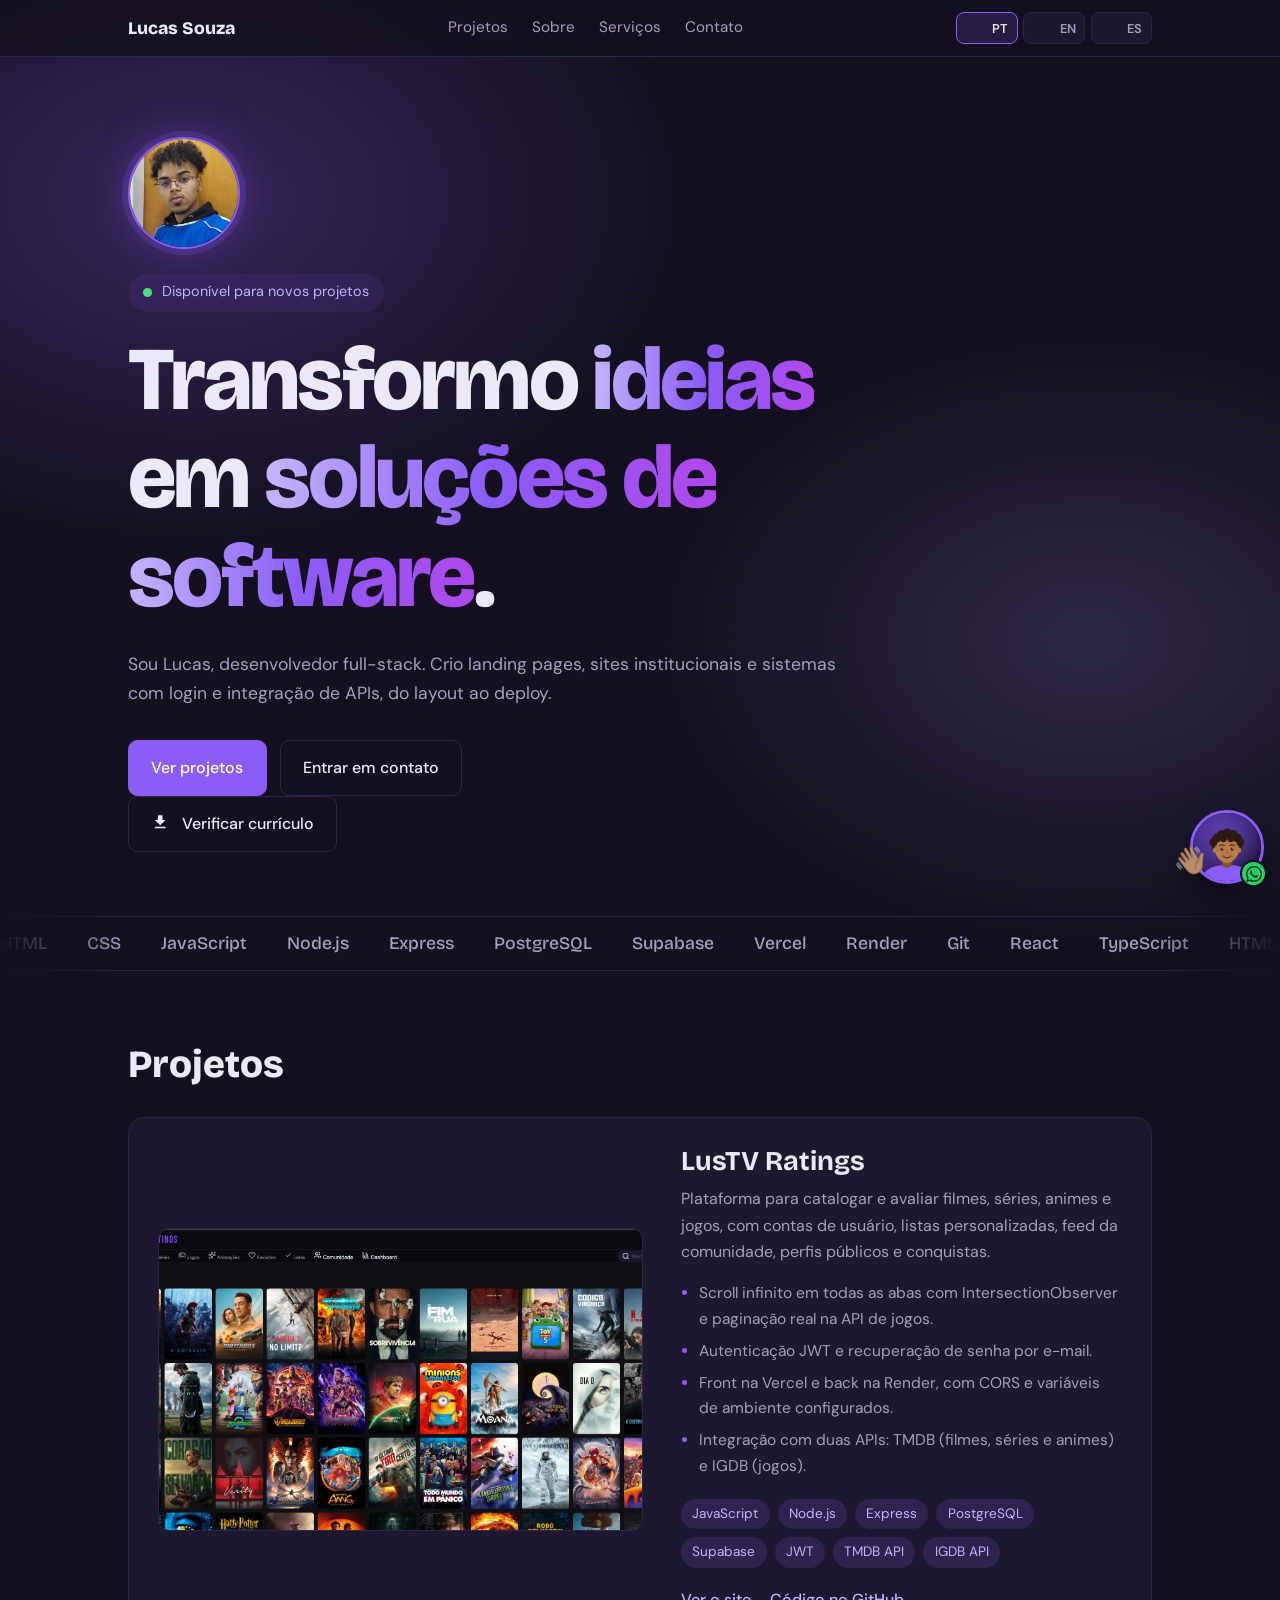
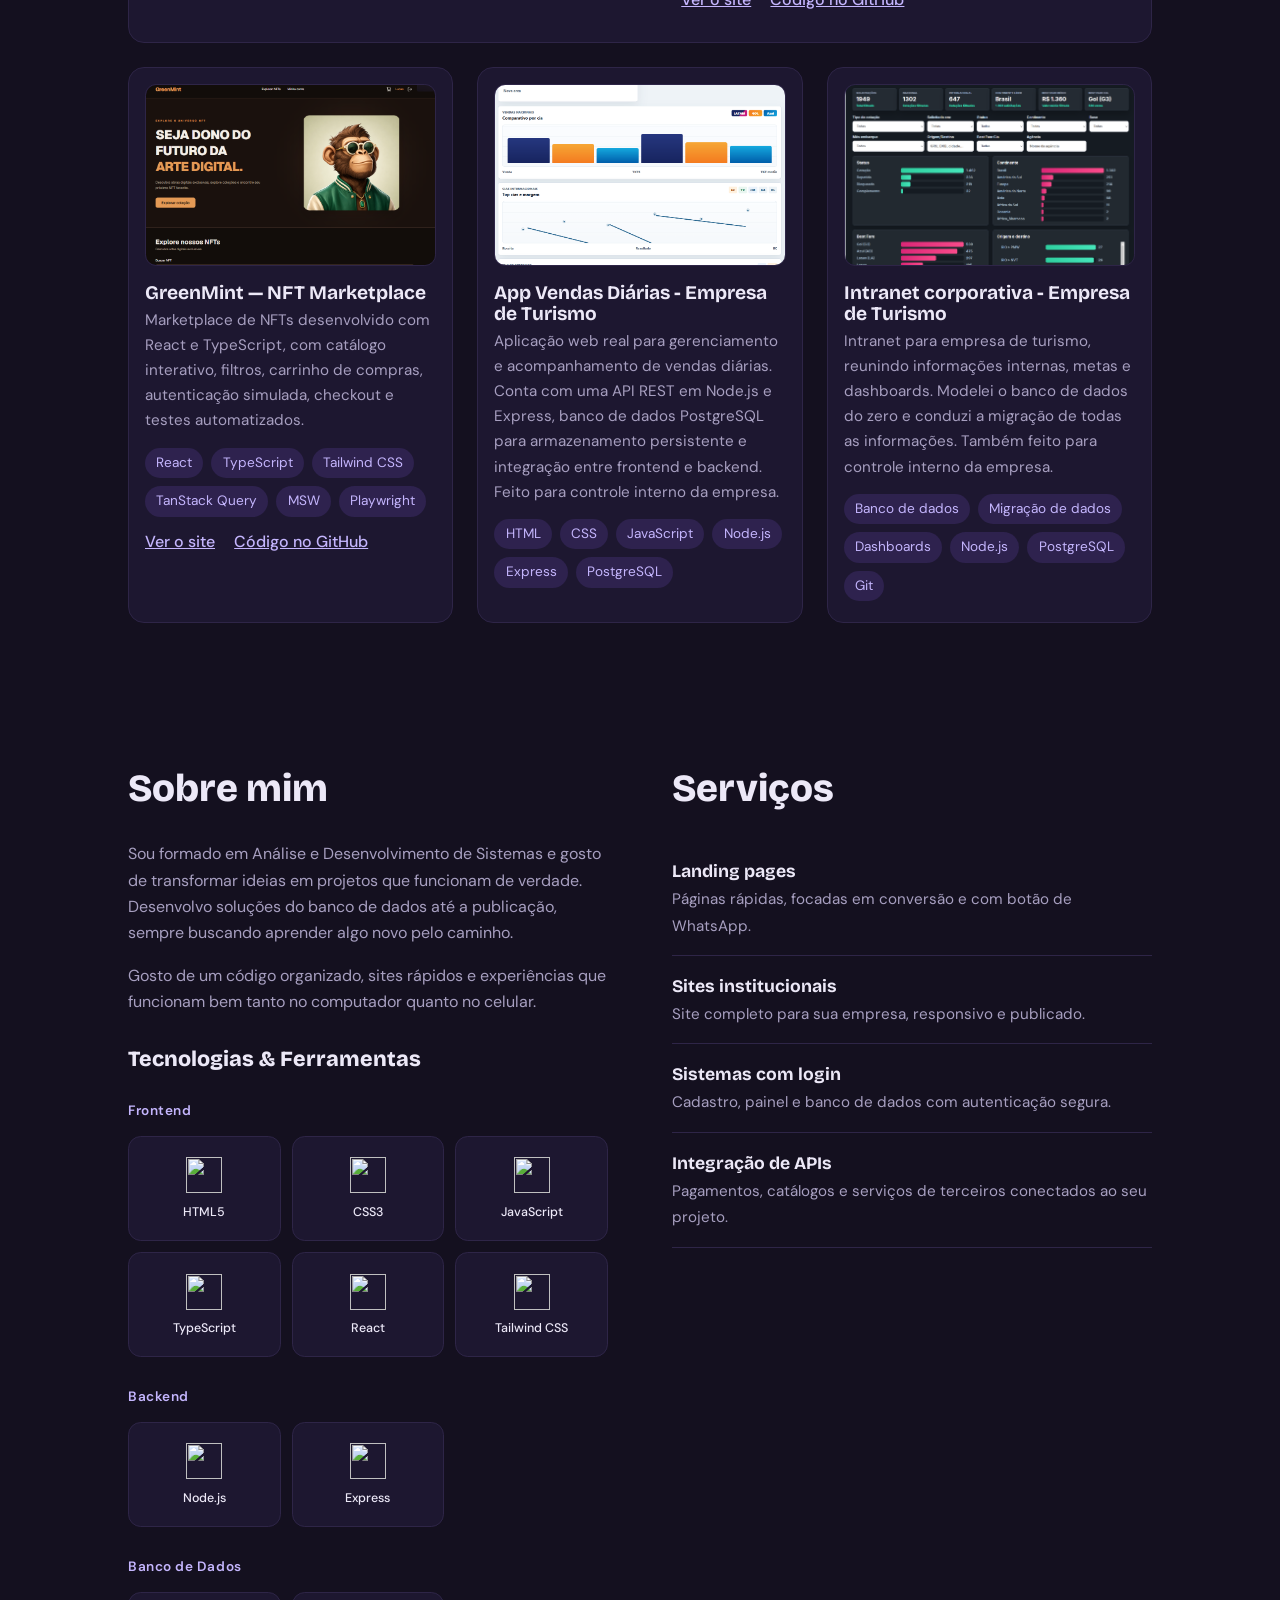
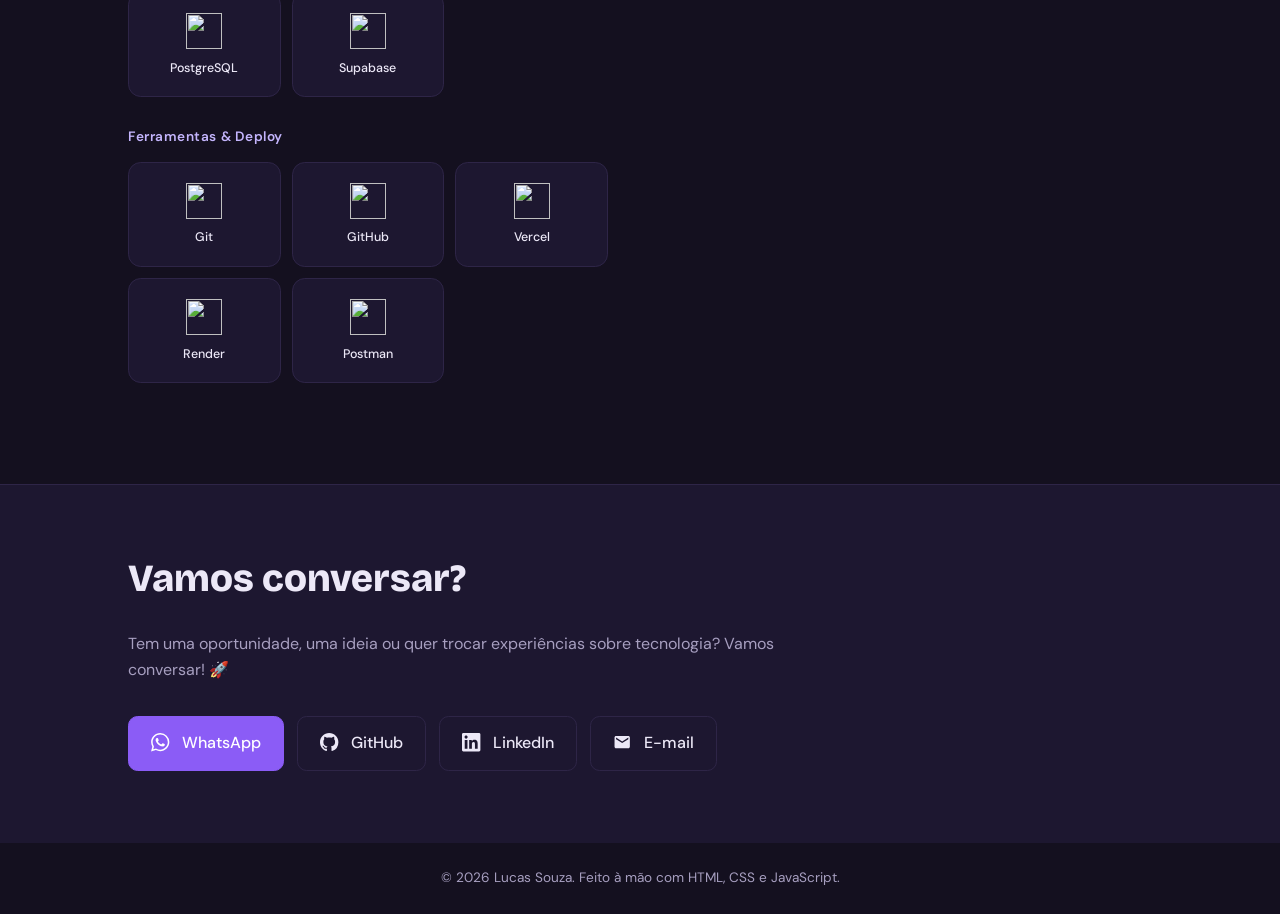
==== commit 7e8bf06a: "organiza tecnologias por categorias com logos" ====
--- a/index.html
+++ b/index.html
@@ -272,11 +272,95 @@
         Gosto de um código organizado, sites rápidos e experiências que funcionam bem tanto no computador quanto no celular.
       </p>
 
-      <div class="stack">
-        <span>HTML</span><span>CSS</span><span>JavaScript</span>
-        <span>Node.js</span><span>Express</span><span>PostgreSQL</span>
-        <span>Supabase</span><span>Vercel</span><span>Render</span><span>Git</span>
-      </div>
+      
+<div class="tecnologias">
+  <h3 data-i18n="technologies_title">Tecnologias & Ferramentas</h3>
+
+  <div class="tech-grupo">
+    <h4 data-i18n="tech_frontend">Frontend</h4>
+    <div class="tech-grid">
+      <div class="tech-card">
+        <img src="https://cdn.simpleicons.org/html5/E34F26" alt="">
+        <span>HTML5</span>
+      </div>
+      <div class="tech-card">
+        <img src="https://cdn.simpleicons.org/css/1572B6" alt="">
+        <span>CSS3</span>
+      </div>
+      <div class="tech-card">
+        <img src="https://cdn.simpleicons.org/javascript/F7DF1E" alt="">
+        <span>JavaScript</span>
+      </div>
+      <div class="tech-card">
+        <img src="https://cdn.simpleicons.org/typescript/3178C6" alt="">
+        <span>TypeScript</span>
+      </div>
+      <div class="tech-card">
+        <img src="https://cdn.simpleicons.org/react/61DAFB" alt="">
+        <span>React</span>
+      </div>
+      <div class="tech-card">
+        <img src="https://cdn.simpleicons.org/tailwindcss/06B6D4" alt="">
+        <span>Tailwind CSS</span>
+      </div>
+    </div>
+  </div>
+
+  <div class="tech-grupo">
+    <h4 data-i18n="tech_backend">Backend</h4>
+    <div class="tech-grid">
+      <div class="tech-card">
+        <img src="https://cdn.simpleicons.org/nodedotjs/5FA04E" alt="">
+        <span>Node.js</span>
+      </div>
+      <div class="tech-card">
+        <img src="https://cdn.simpleicons.org/express/FFFFFF" alt="">
+        <span>Express</span>
+      </div>
+    </div>
+  </div>
+
+  <div class="tech-grupo">
+    <h4 data-i18n="tech_database">Banco de Dados</h4>
+    <div class="tech-grid">
+      <div class="tech-card">
+        <img src="https://cdn.simpleicons.org/postgresql/4169E1" alt="">
+        <span>PostgreSQL</span>
+      </div>
+      <div class="tech-card">
+        <img src="https://cdn.simpleicons.org/supabase/3FCF8E" alt="">
+        <span>Supabase</span>
+      </div>
+    </div>
+  </div>
+
+  <div class="tech-grupo">
+    <h4 data-i18n="tech_tools">Ferramentas & Deploy</h4>
+    <div class="tech-grid">
+      <div class="tech-card">
+        <img src="https://cdn.simpleicons.org/git/F05032" alt="">
+        <span>Git</span>
+      </div>
+      <div class="tech-card">
+        <img src="https://cdn.simpleicons.org/github/FFFFFF" alt="">
+        <span>GitHub</span>
+      </div>
+      <div class="tech-card">
+        <img src="https://cdn.simpleicons.org/vercel/FFFFFF" alt="">
+        <span>Vercel</span>
+      </div>
+      <div class="tech-card">
+        <img src="https://cdn.simpleicons.org/render/46E3B7" alt="">
+        <span>Render</span>
+      </div>
+      <div class="tech-card">
+        <img src="https://cdn.simpleicons.org/postman/FF6C37" alt="">
+        <span>Postman</span>
+      </div>
+    </div>
+  </div>
+</div>
+
     </div>
 
     <div id="servicos">
--- a/style.css
+++ b/style.css
@@ -313,4 +313,118 @@
 
 .idioma-btn {
   gap: 0.4rem;
-}+}
+
+
+
+.tecnologias {
+  margin-top: 2rem;
+}
+
+.tecnologias h3 {
+  font-family: var(--display);
+  font-size: 1.35rem;
+  font-weight: 800;
+  color: var(--text);
+  margin-bottom: 1.8rem;
+}
+
+.tech-grupo {
+  margin-bottom: 1.8rem;
+}
+
+.tech-grupo h4 {
+  font-family: var(--body);
+  font-size: 0.85rem;
+  font-weight: 600;
+  color: var(--accent-soft);
+  margin-bottom: 0.85rem;
+  letter-spacing: 0.04em;
+}
+
+.tech-grid {
+  display: grid;
+  grid-template-columns: repeat(2, minmax(0, 1fr));
+  gap: 0.7rem;
+}
+
+.tech-card {
+  display: flex;
+  flex-direction: column;
+  align-items: center;
+  justify-content: center;
+  gap: 0.65rem;
+
+  min-width: 0;
+  min-height: 105px;
+  padding: 1rem 0.5rem;
+
+  background: var(--surface);
+  border: 1px solid var(--line);
+  border-radius: 0.8rem;
+
+  text-align: center;
+
+  transition:
+    transform 0.25s ease,
+    border-color 0.25s ease,
+    box-shadow 0.25s ease,
+    background 0.25s ease;
+}
+
+.tech-card img {
+  width: 36px;
+  height: 36px;
+  object-fit: contain;
+  display: block;
+  transition: transform 0.25s ease;
+}
+
+.tech-card span {
+  color: var(--text);
+  font-family: var(--body);
+  font-size: 0.78rem;
+  font-weight: 500;
+  line-height: 1.3;
+  overflow-wrap: anywhere;
+}
+
+/* Efeito ao passar o mouse */
+
+@media (hover: hover) {
+  .tech-card:hover {
+    transform: translateY(-5px);
+    border-color: var(--accent);
+    background: rgba(139, 92, 246, 0.12);
+    box-shadow: 0 10px 25px rgba(139, 92, 246, 0.15);
+  }
+
+  .tech-card:hover img {
+    transform: scale(1.12);
+  }
+}
+
+/* Telas intermediárias */
+
+@media (min-width: 36rem) and (max-width: 47.99rem) {
+  .tech-grid {
+    grid-template-columns: repeat(3, minmax(0, 1fr));
+  }
+}
+
+/* Desktop: respeita as duas colunas do Sobre mim */
+
+@media (min-width: 64rem) {
+  .tech-grid {
+    grid-template-columns: repeat(3, minmax(0, 1fr));
+  }
+}
+
+/* Acessibilidade */
+
+@media (prefers-reduced-motion: reduce) {
+  .tech-card,
+  .tech-card img {
+    transition: none;
+  }
+}
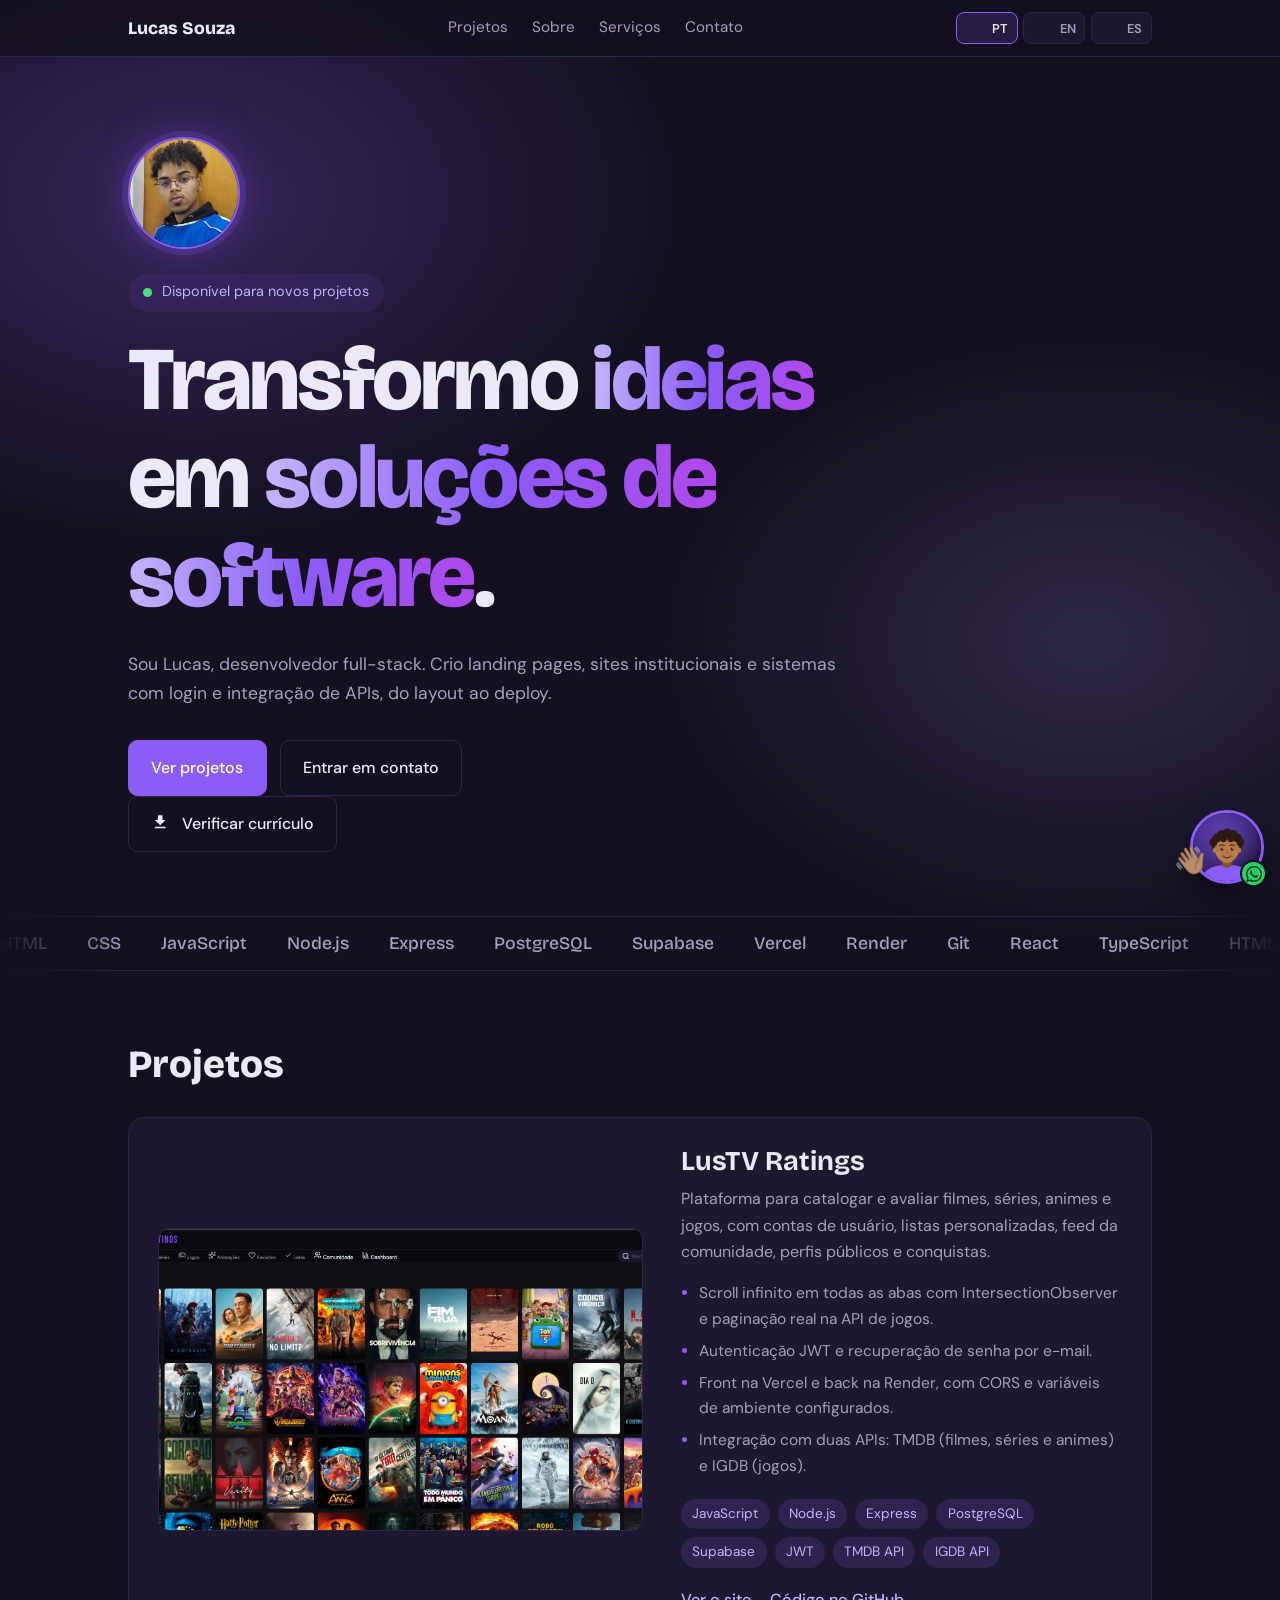
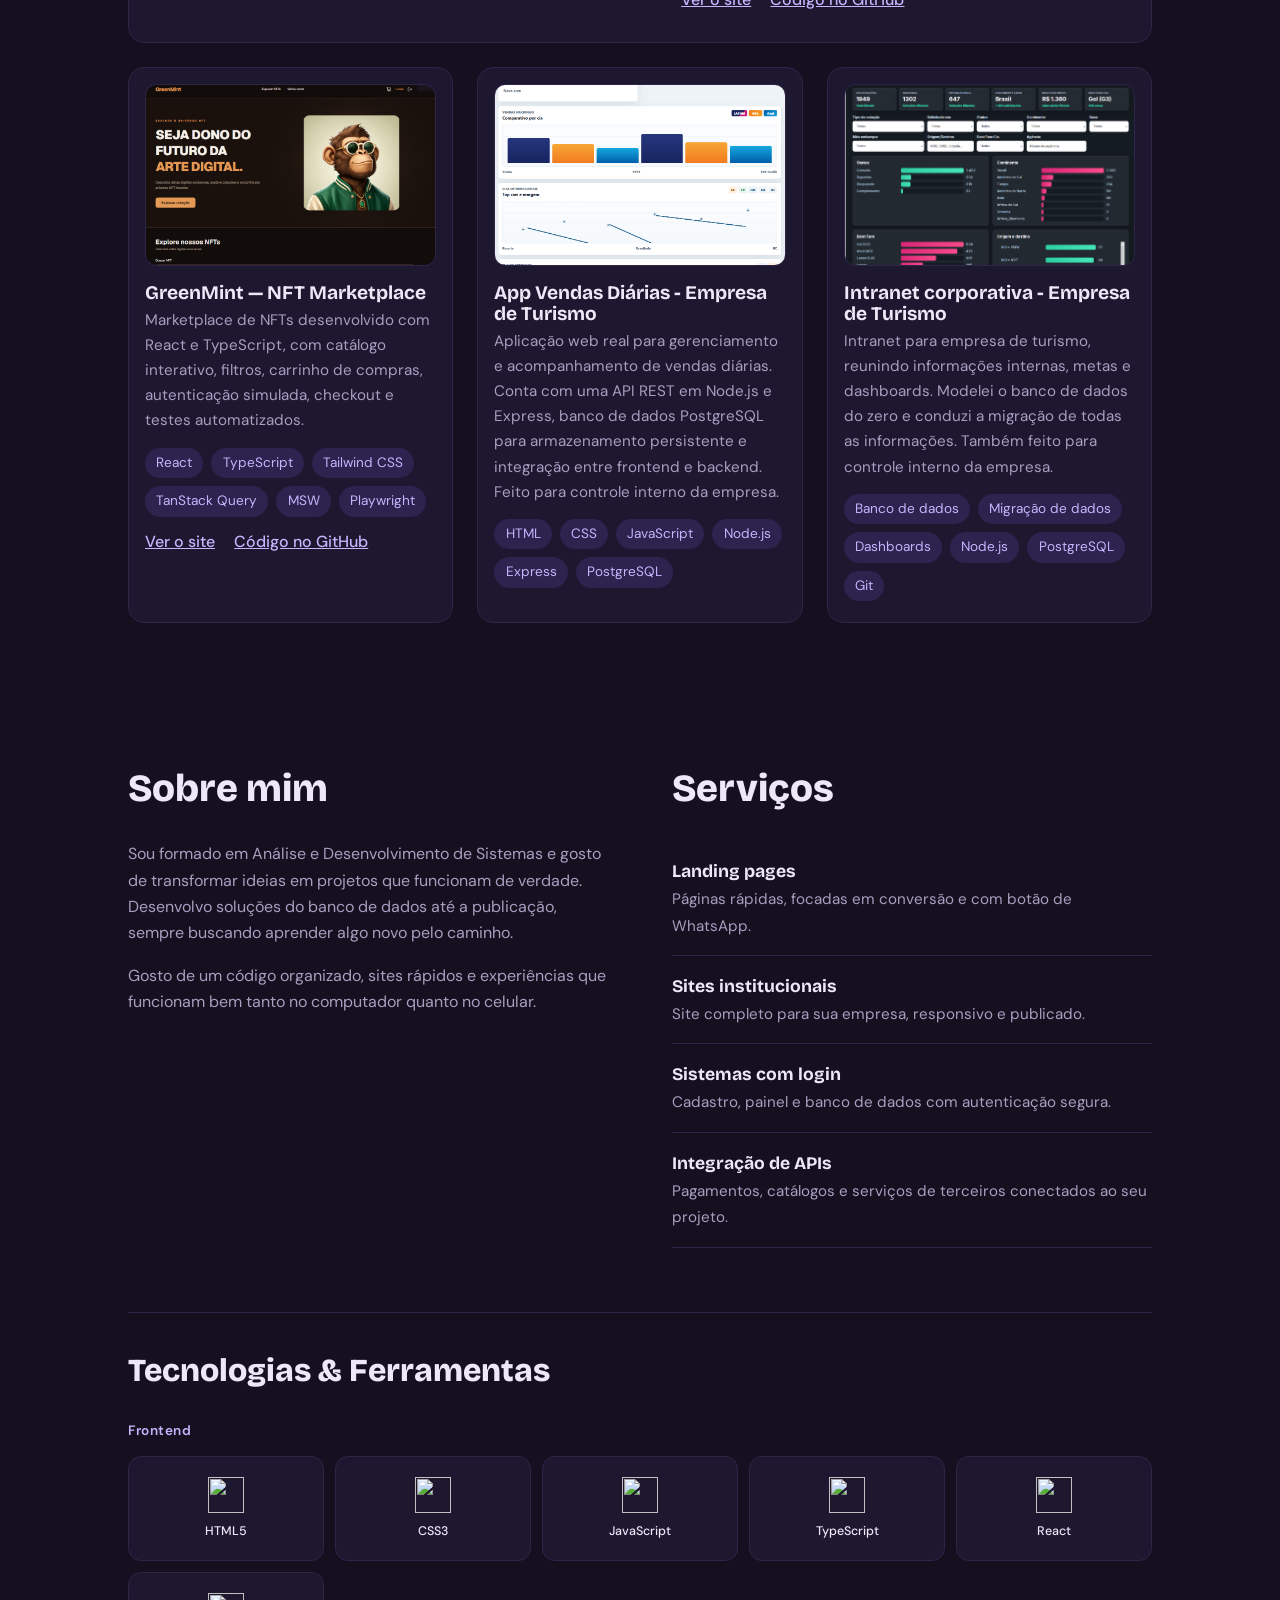
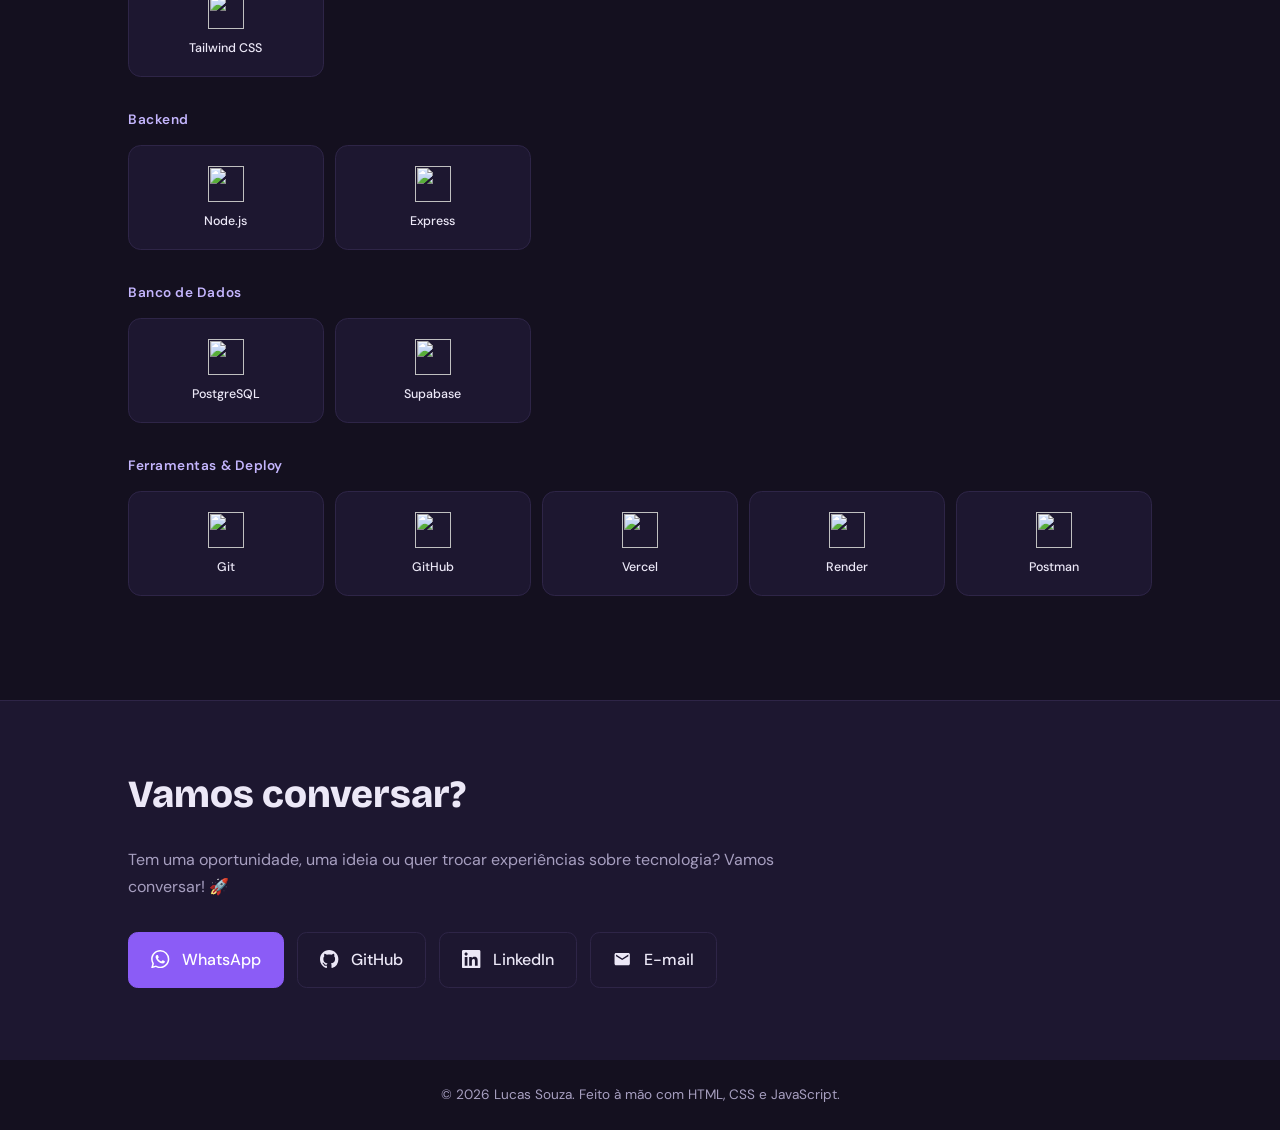
==== commit 8bddc7f2: "ajusta layout tecnologias" ====
--- a/index.html
+++ b/index.html
@@ -52,7 +52,6 @@
       
     </div>
   </header>
-</body>
 
 <main id="topo">
  
@@ -260,8 +259,9 @@
 
   
 <section id="sobre">
-  <div class="wrap duas reveal">
-    <div class="sobre">
+  <div class="wrap">
+    <div class="duas reveal">
+<div class="sobre">
       <h2 data-i18n="about_title">Sobre mim</h2>
 
       <p data-i18n="about_p1">
@@ -271,96 +271,6 @@
       <p data-i18n="about_p2">
         Gosto de um código organizado, sites rápidos e experiências que funcionam bem tanto no computador quanto no celular.
       </p>
-
-      
-<div class="tecnologias">
-  <h3 data-i18n="technologies_title">Tecnologias & Ferramentas</h3>
-
-  <div class="tech-grupo">
-    <h4 data-i18n="tech_frontend">Frontend</h4>
-    <div class="tech-grid">
-      <div class="tech-card">
-        <img src="https://cdn.simpleicons.org/html5/E34F26" alt="">
-        <span>HTML5</span>
-      </div>
-      <div class="tech-card">
-        <img src="https://cdn.simpleicons.org/css/1572B6" alt="">
-        <span>CSS3</span>
-      </div>
-      <div class="tech-card">
-        <img src="https://cdn.simpleicons.org/javascript/F7DF1E" alt="">
-        <span>JavaScript</span>
-      </div>
-      <div class="tech-card">
-        <img src="https://cdn.simpleicons.org/typescript/3178C6" alt="">
-        <span>TypeScript</span>
-      </div>
-      <div class="tech-card">
-        <img src="https://cdn.simpleicons.org/react/61DAFB" alt="">
-        <span>React</span>
-      </div>
-      <div class="tech-card">
-        <img src="https://cdn.simpleicons.org/tailwindcss/06B6D4" alt="">
-        <span>Tailwind CSS</span>
-      </div>
-    </div>
-  </div>
-
-  <div class="tech-grupo">
-    <h4 data-i18n="tech_backend">Backend</h4>
-    <div class="tech-grid">
-      <div class="tech-card">
-        <img src="https://cdn.simpleicons.org/nodedotjs/5FA04E" alt="">
-        <span>Node.js</span>
-      </div>
-      <div class="tech-card">
-        <img src="https://cdn.simpleicons.org/express/FFFFFF" alt="">
-        <span>Express</span>
-      </div>
-    </div>
-  </div>
-
-  <div class="tech-grupo">
-    <h4 data-i18n="tech_database">Banco de Dados</h4>
-    <div class="tech-grid">
-      <div class="tech-card">
-        <img src="https://cdn.simpleicons.org/postgresql/4169E1" alt="">
-        <span>PostgreSQL</span>
-      </div>
-      <div class="tech-card">
-        <img src="https://cdn.simpleicons.org/supabase/3FCF8E" alt="">
-        <span>Supabase</span>
-      </div>
-    </div>
-  </div>
-
-  <div class="tech-grupo">
-    <h4 data-i18n="tech_tools">Ferramentas & Deploy</h4>
-    <div class="tech-grid">
-      <div class="tech-card">
-        <img src="https://cdn.simpleicons.org/git/F05032" alt="">
-        <span>Git</span>
-      </div>
-      <div class="tech-card">
-        <img src="https://cdn.simpleicons.org/github/FFFFFF" alt="">
-        <span>GitHub</span>
-      </div>
-      <div class="tech-card">
-        <img src="https://cdn.simpleicons.org/vercel/FFFFFF" alt="">
-        <span>Vercel</span>
-      </div>
-      <div class="tech-card">
-        <img src="https://cdn.simpleicons.org/render/46E3B7" alt="">
-        <span>Render</span>
-      </div>
-      <div class="tech-card">
-        <img src="https://cdn.simpleicons.org/postman/FF6C37" alt="">
-        <span>Postman</span>
-      </div>
-    </div>
-  </div>
-</div>
-
     </div>
 
     <div id="servicos">
@@ -386,6 +296,95 @@
       </ul>
     </div>
   </div>
+
+    <div class="tecnologias reveal">
+      <h3 data-i18n="technologies_title">Tecnologias &amp; Ferramentas</h3>
+
+      <div class="tech-grupo">
+        <h4 data-i18n="tech_frontend">Frontend</h4>
+        <div class="tech-grid">
+          <div class="tech-card">
+            <img src="https://cdn.simpleicons.org/html5/E34F26" alt="" loading="lazy">
+            <span>HTML5</span>
+          </div>
+          <div class="tech-card">
+            <img src="https://cdn.simpleicons.org/css/1572B6" alt="" loading="lazy">
+            <span>CSS3</span>
+          </div>
+          <div class="tech-card">
+            <img src="https://cdn.simpleicons.org/javascript/F7DF1E" alt="" loading="lazy">
+            <span>JavaScript</span>
+          </div>
+          <div class="tech-card">
+            <img src="https://cdn.simpleicons.org/typescript/3178C6" alt="" loading="lazy">
+            <span>TypeScript</span>
+          </div>
+          <div class="tech-card">
+            <img src="https://cdn.simpleicons.org/react/61DAFB" alt="" loading="lazy">
+            <span>React</span>
+          </div>
+          <div class="tech-card">
+            <img src="https://cdn.simpleicons.org/tailwindcss/06B6D4" alt="" loading="lazy">
+            <span>Tailwind CSS</span>
+          </div>
+        </div>
+      </div>
+
+      <div class="tech-grupo">
+        <h4 data-i18n="tech_backend">Backend</h4>
+        <div class="tech-grid">
+          <div class="tech-card">
+            <img src="https://cdn.simpleicons.org/nodedotjs/5FA04E" alt="" loading="lazy">
+            <span>Node.js</span>
+          </div>
+          <div class="tech-card">
+            <img src="https://cdn.simpleicons.org/express/FFFFFF" alt="" loading="lazy">
+            <span>Express</span>
+          </div>
+        </div>
+      </div>
+
+      <div class="tech-grupo">
+        <h4 data-i18n="tech_database">Banco de Dados</h4>
+        <div class="tech-grid">
+          <div class="tech-card">
+            <img src="https://cdn.simpleicons.org/postgresql/4169E1" alt="" loading="lazy">
+            <span>PostgreSQL</span>
+          </div>
+          <div class="tech-card">
+            <img src="https://cdn.simpleicons.org/supabase/3FCF8E" alt="" loading="lazy">
+            <span>Supabase</span>
+          </div>
+        </div>
+      </div>
+
+      <div class="tech-grupo">
+        <h4 data-i18n="tech_tools">Ferramentas & Deploy</h4>
+        <div class="tech-grid">
+          <div class="tech-card">
+            <img src="https://cdn.simpleicons.org/git/F05032" alt="" loading="lazy">
+            <span>Git</span>
+          </div>
+          <div class="tech-card">
+            <img src="https://cdn.simpleicons.org/github/FFFFFF" alt="" loading="lazy">
+            <span>GitHub</span>
+          </div>
+          <div class="tech-card">
+            <img src="https://cdn.simpleicons.org/vercel/FFFFFF" alt="" loading="lazy">
+            <span>Vercel</span>
+          </div>
+          <div class="tech-card">
+            <img src="https://cdn.simpleicons.org/render/46E3B7" alt="" loading="lazy">
+            <span>Render</span>
+          </div>
+          <div class="tech-card">
+            <img src="https://cdn.simpleicons.org/postman/FF6C37" alt="" loading="lazy">
+            <span>Postman</span>
+          </div>
+        </div>
+      </div>
+    </div>
+  </div>
 </section>
 
 
--- a/style.css
+++ b/style.css
@@ -428,3 +428,45 @@
     transition: none;
   }
 }
+
+
+/* Tecnologias em largura total */
+
+#sobre .tecnologias {
+  margin-top: 4rem;
+  padding-top: 2.5rem;
+  border-top: 1px solid var(--line);
+}
+
+#sobre .tecnologias h3 {
+  font-size: clamp(1.5rem, 4vw, 2rem);
+  margin-bottom: 2rem;
+}
+
+#sobre .tech-grupo {
+  margin-bottom: 2rem;
+}
+
+/* Distribuição responsiva dos cards */
+
+#sobre .tech-grid {
+  grid-template-columns: repeat(2, minmax(0, 1fr));
+}
+
+@media (min-width: 36rem) {
+  #sobre .tech-grid {
+    grid-template-columns: repeat(3, minmax(0, 1fr));
+  }
+}
+
+@media (min-width: 48rem) {
+  #sobre .tech-grid {
+    grid-template-columns: repeat(4, minmax(0, 1fr));
+  }
+}
+
+@media (min-width: 64rem) {
+  #sobre .tech-grid {
+    grid-template-columns: repeat(5, minmax(0, 1fr));
+  }
+}
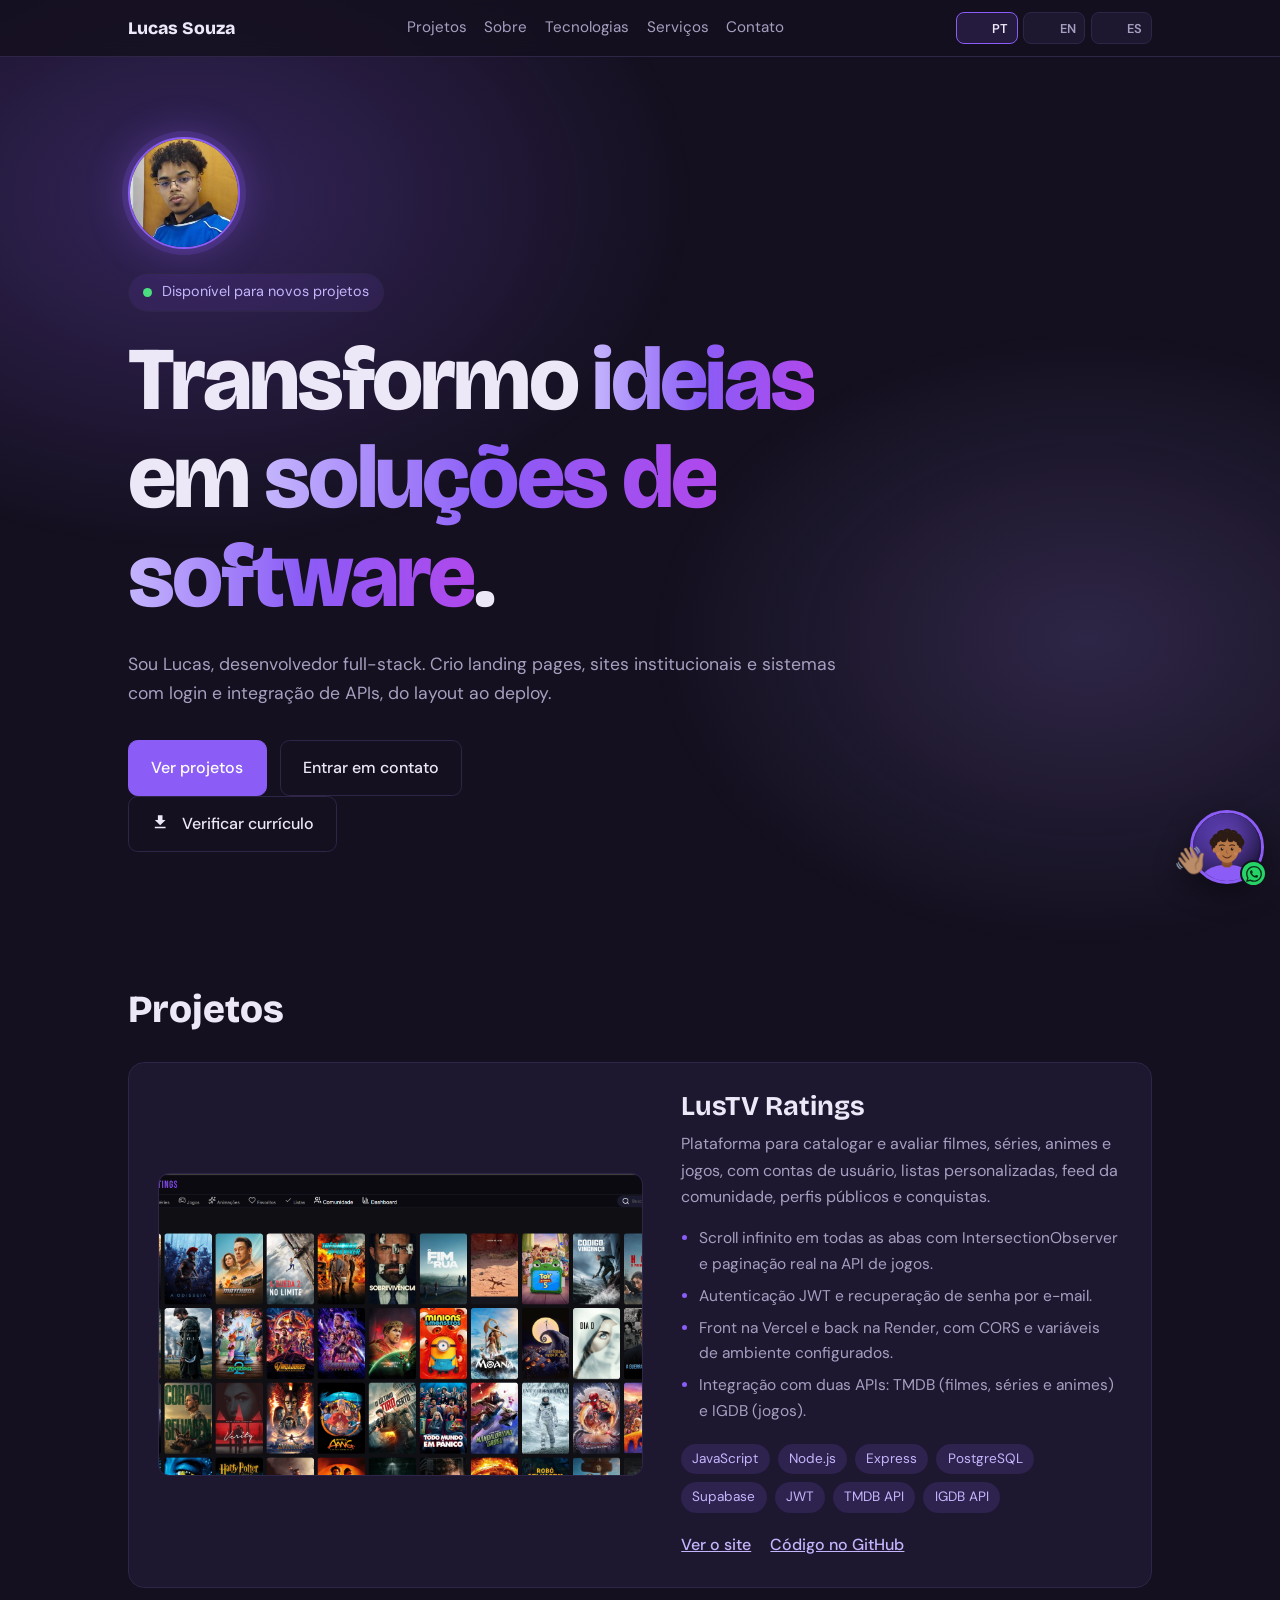
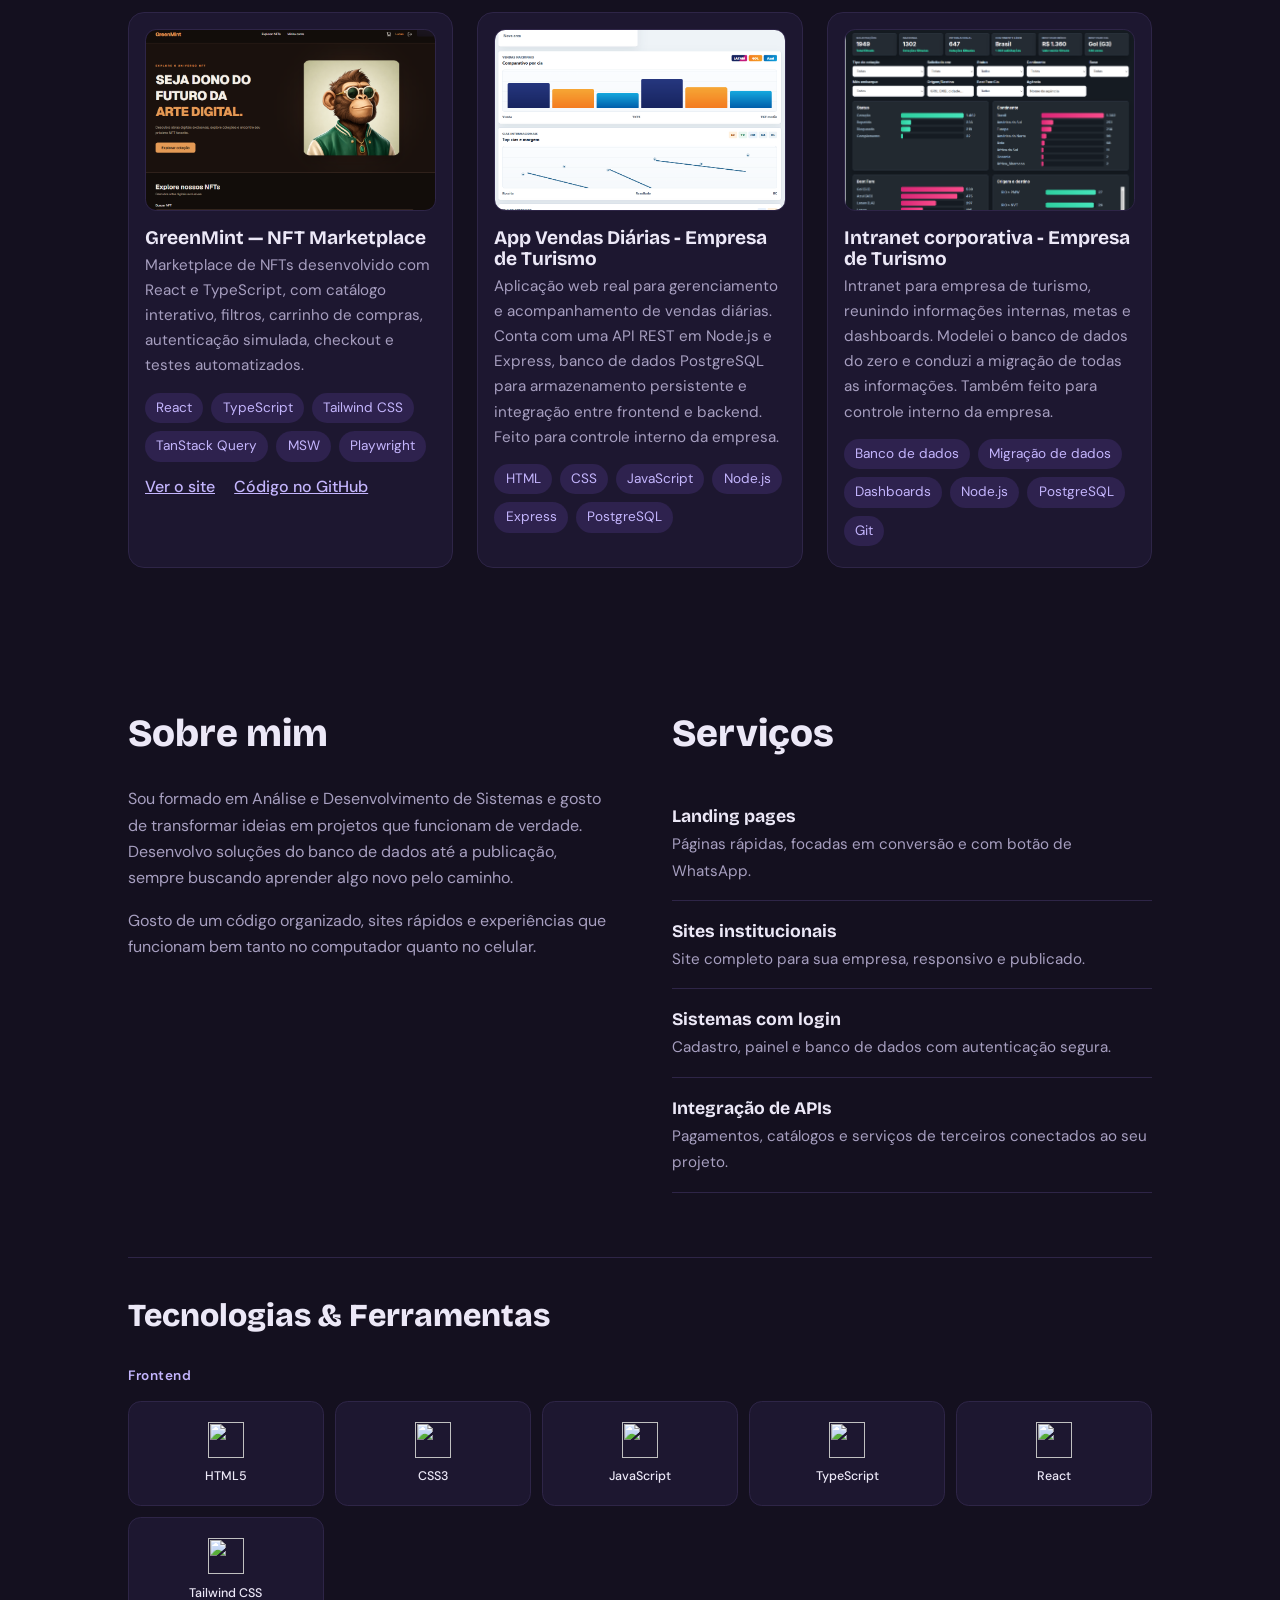
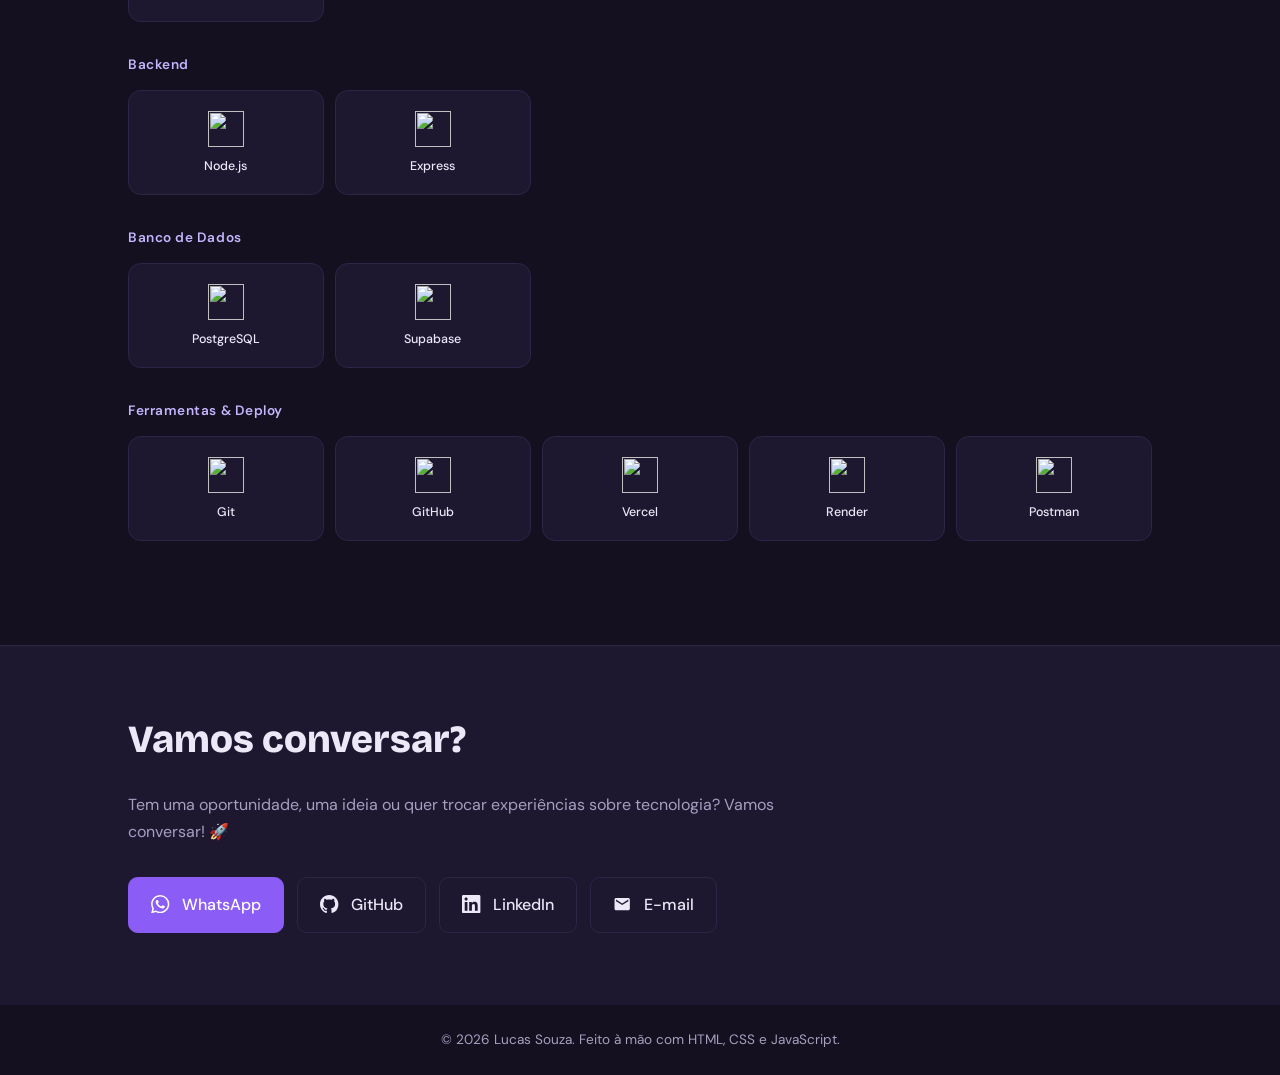
==== commit 7d3f7877: "adiciona nav tecnologias" ====
--- a/index.html
+++ b/index.html
@@ -27,6 +27,7 @@
       <nav aria-label="Principal">
         <a href="#projetos" data-i18n="nav_projects">Projetos</a>
         <a href="#sobre" data-i18n="nav_about">Sobre</a>
+        <a href="#tecnologias" data-i18n="nav_technologies">Tecnologias</a>
         <a href="#servicos" data-i18n="nav_services">Serviços</a>
         <a href="#contato" data-i18n="nav_contact">Contato</a>
       </nav>
@@ -106,13 +107,6 @@
     </div>
   </div>
 </section>
-
-
-  <div class="faixa" aria-label="Tecnologias que utilizo">
-    <div class="faixa-trilho">
-       <span>HTML</span><span>CSS</span><span>JavaScript</span><span>Node.js</span><span>Express</span><span>PostgreSQL</span><span>Supabase</span><span>Vercel</span><span>Render</span><span>Git</span><span>React</span><span>TypeScript</span>
-    </div>
-  </div>
 
 
 <section id="projetos">
@@ -297,7 +291,7 @@
     </div>
   </div>
 
-    <div class="tecnologias reveal">
+    <div id="tecnologias" class="tecnologias reveal">
       <h3 data-i18n="technologies_title">Tecnologias &amp; Ferramentas</h3>
 
       <div class="tech-grupo">
--- a/style.css
+++ b/style.css
@@ -470,3 +470,20 @@
     grid-template-columns: repeat(5, minmax(0, 1fr));
   }
 }
+
+
+/* Ajusta o posicionamento ao navegar para as tecnologias */
+#tecnologias {
+  scroll-margin-top: 5rem;
+}
+
+/* Melhora a distribuição dos links do menu */
+nav {
+  align-items: center;
+  gap: 1.1rem;
+}
+
+nav a {
+  white-space: nowrap;
+}
+
